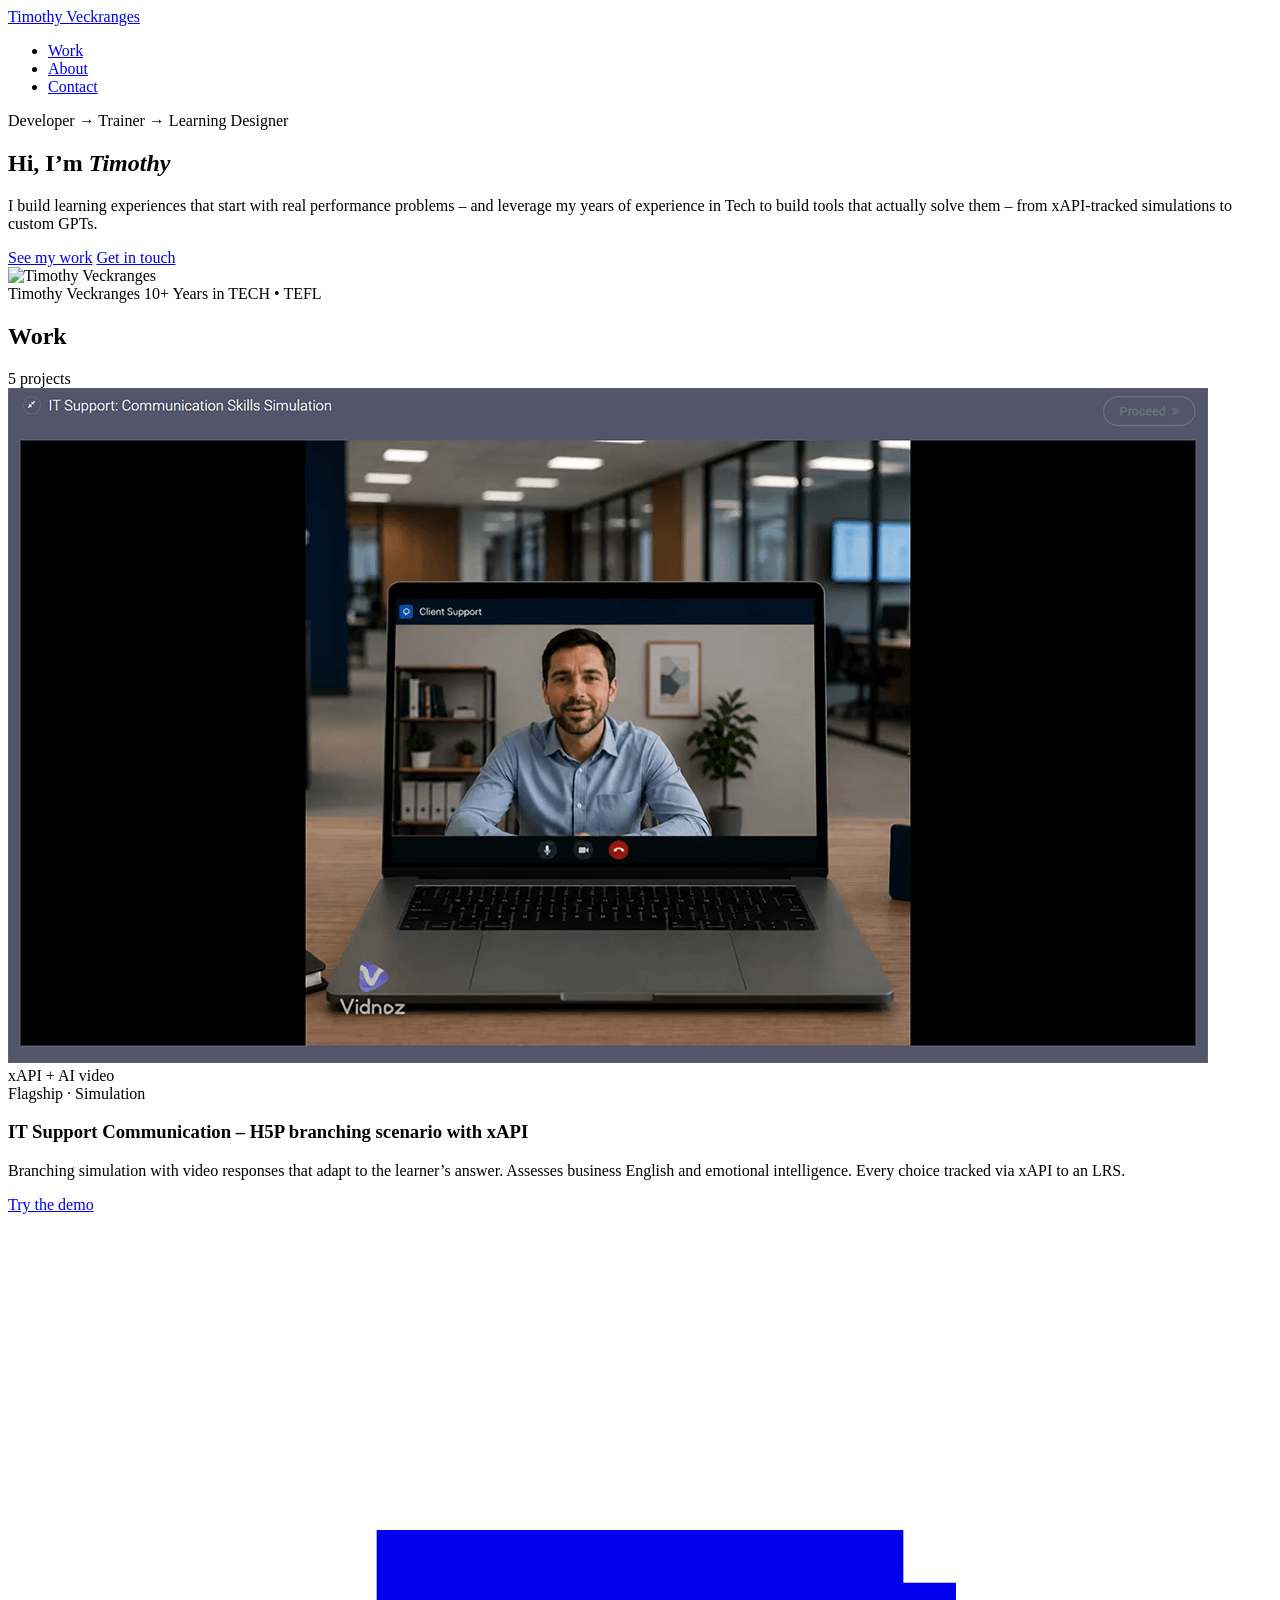
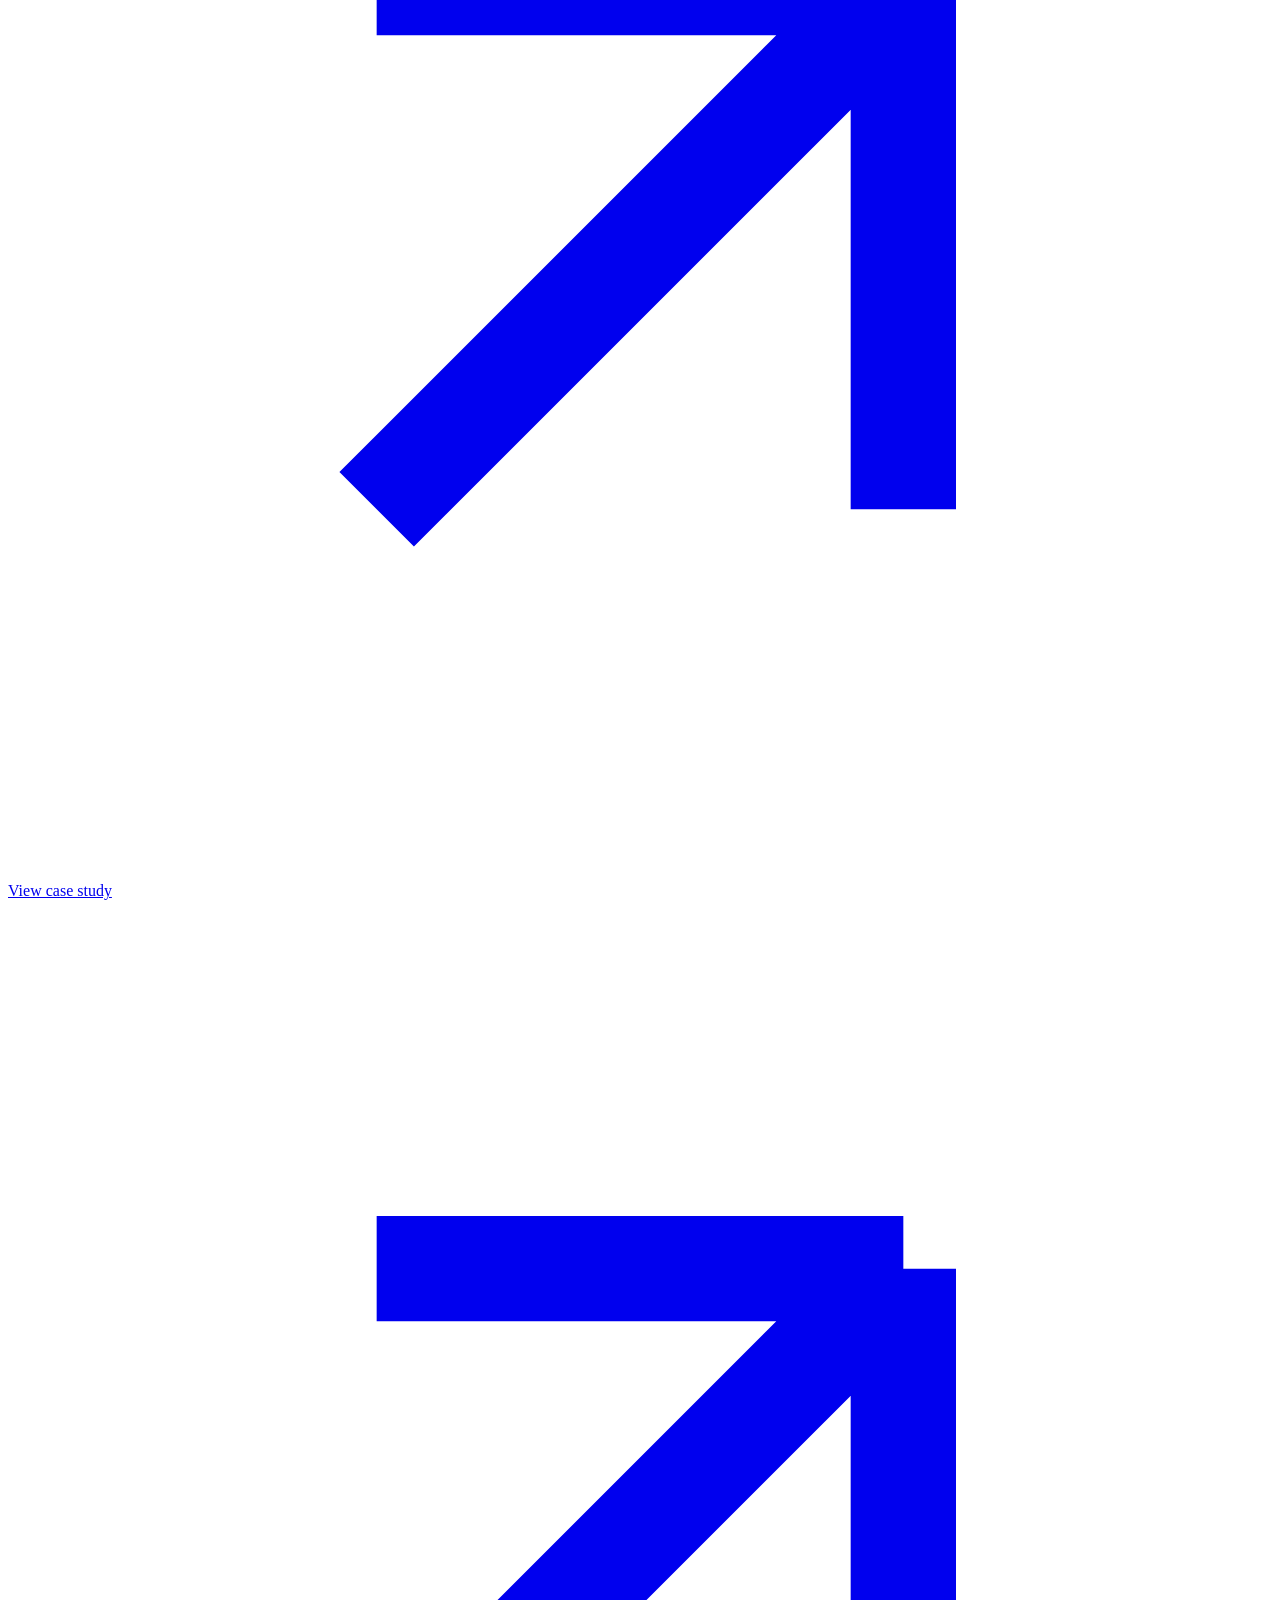
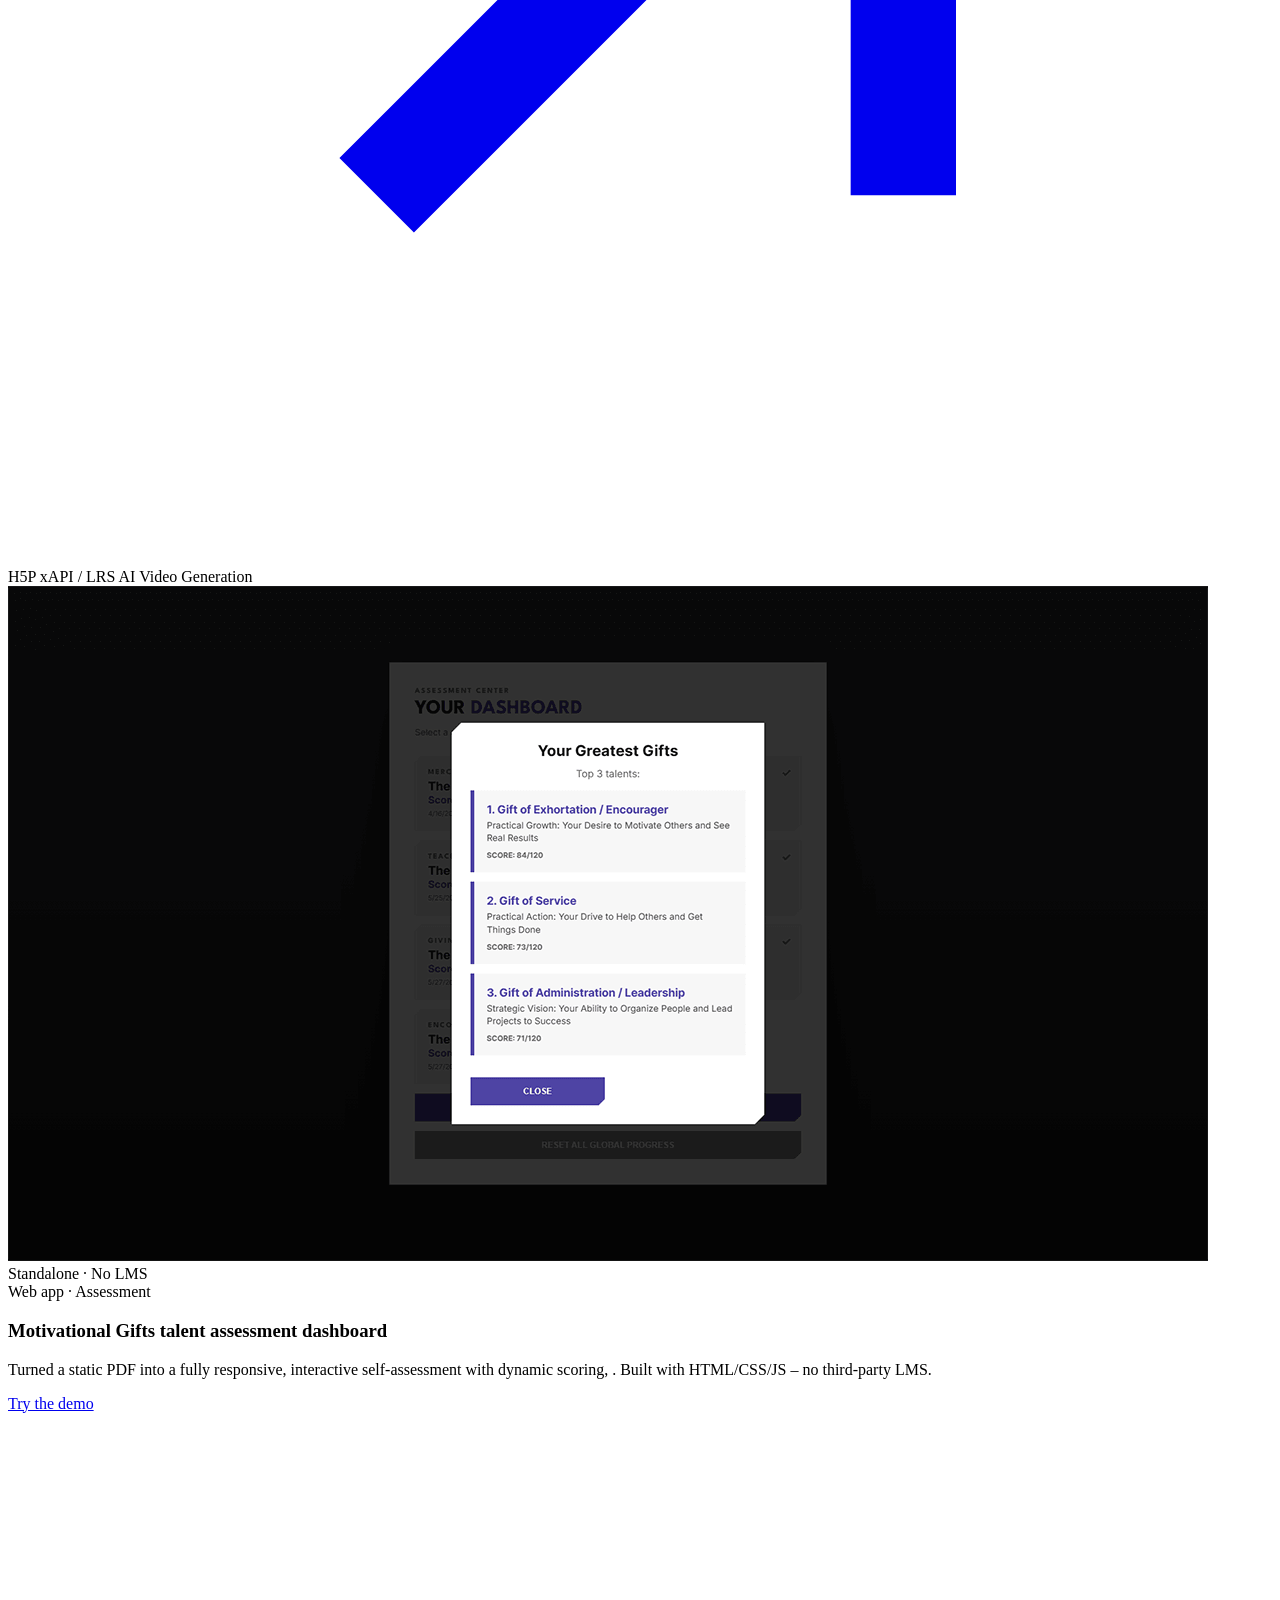
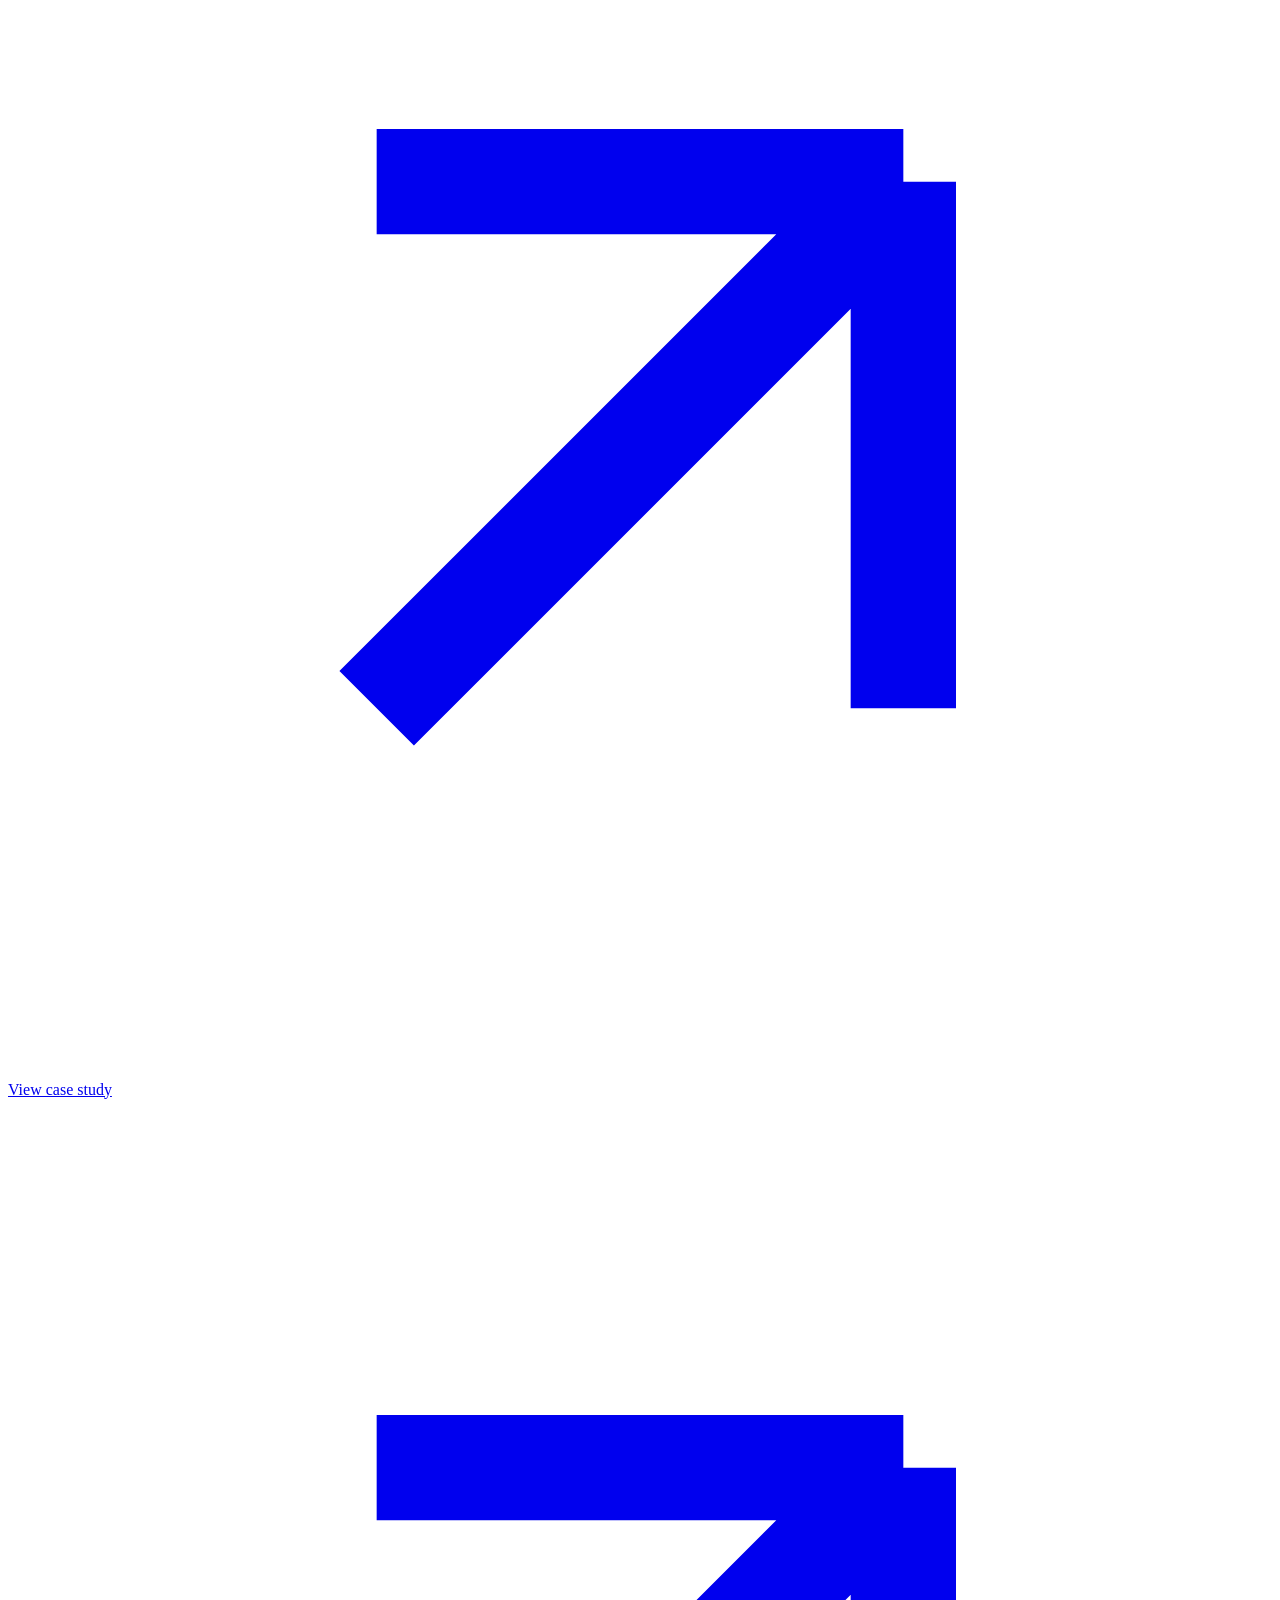
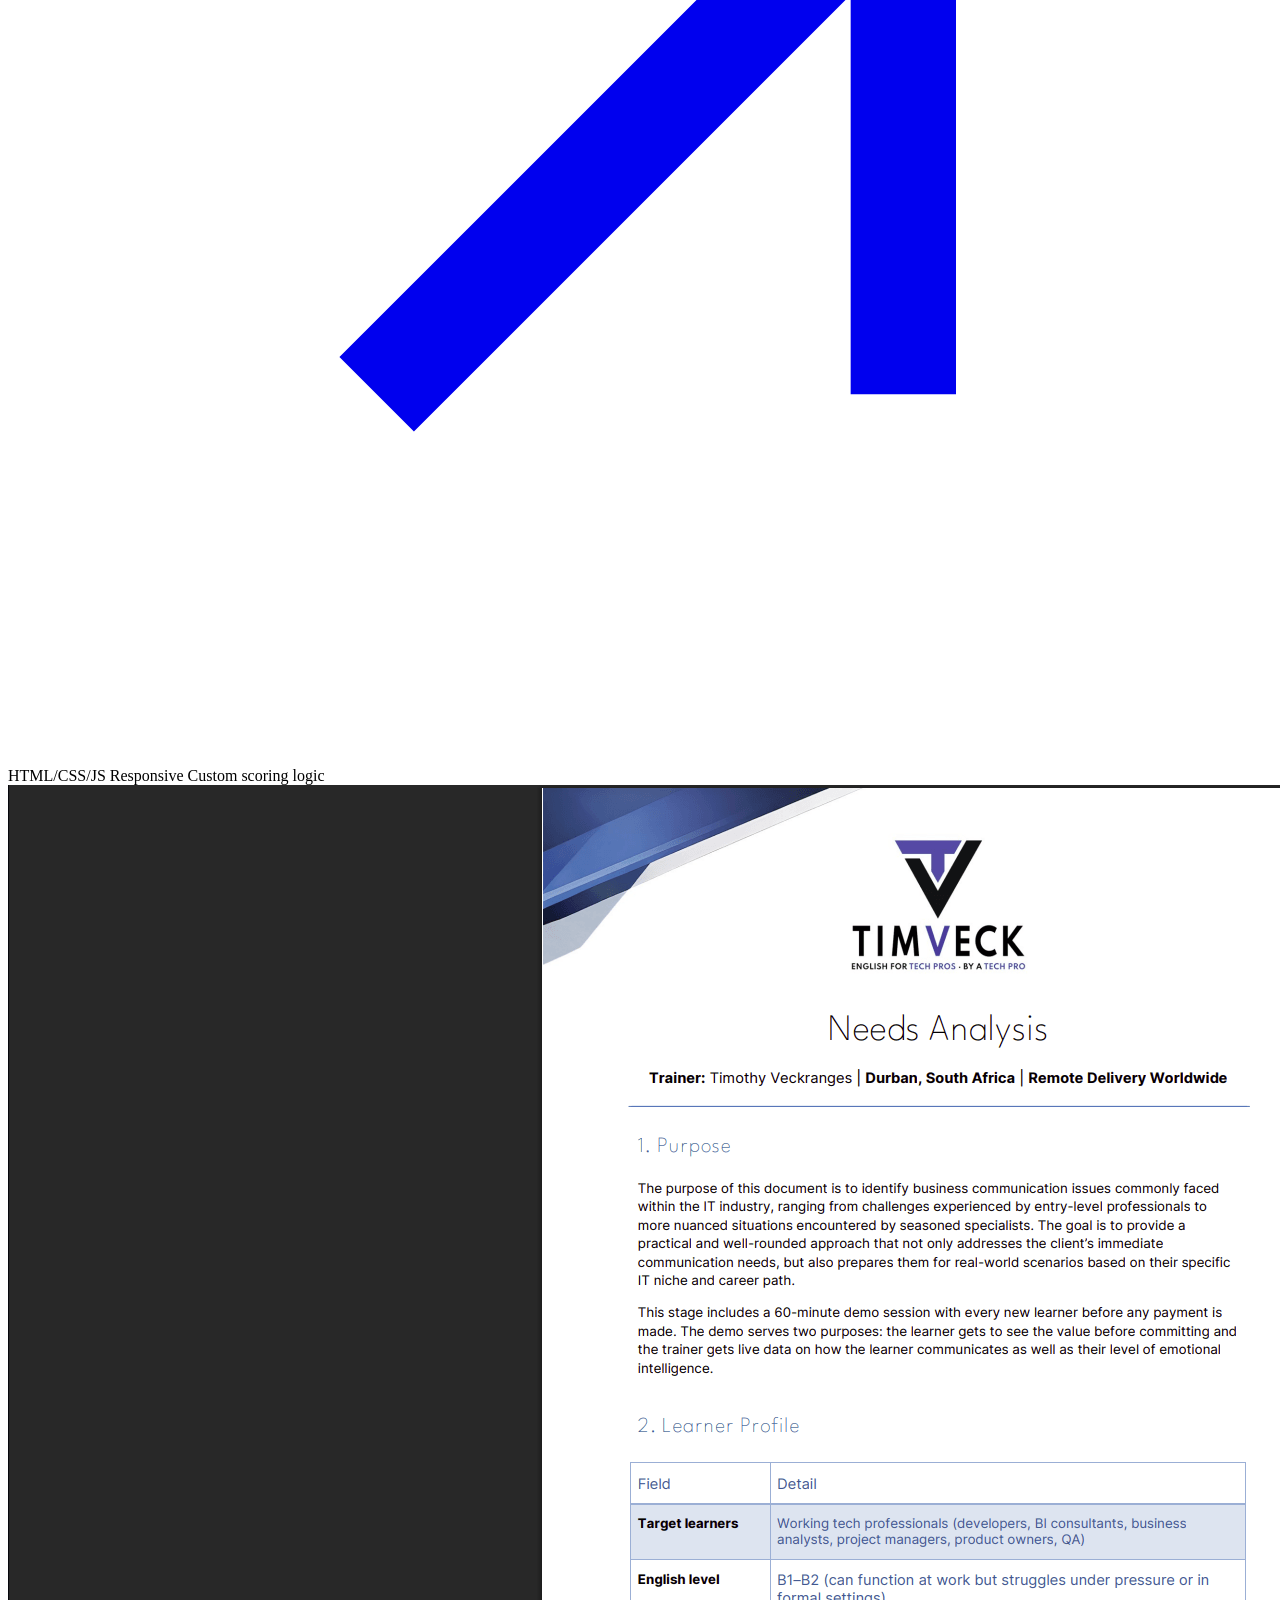
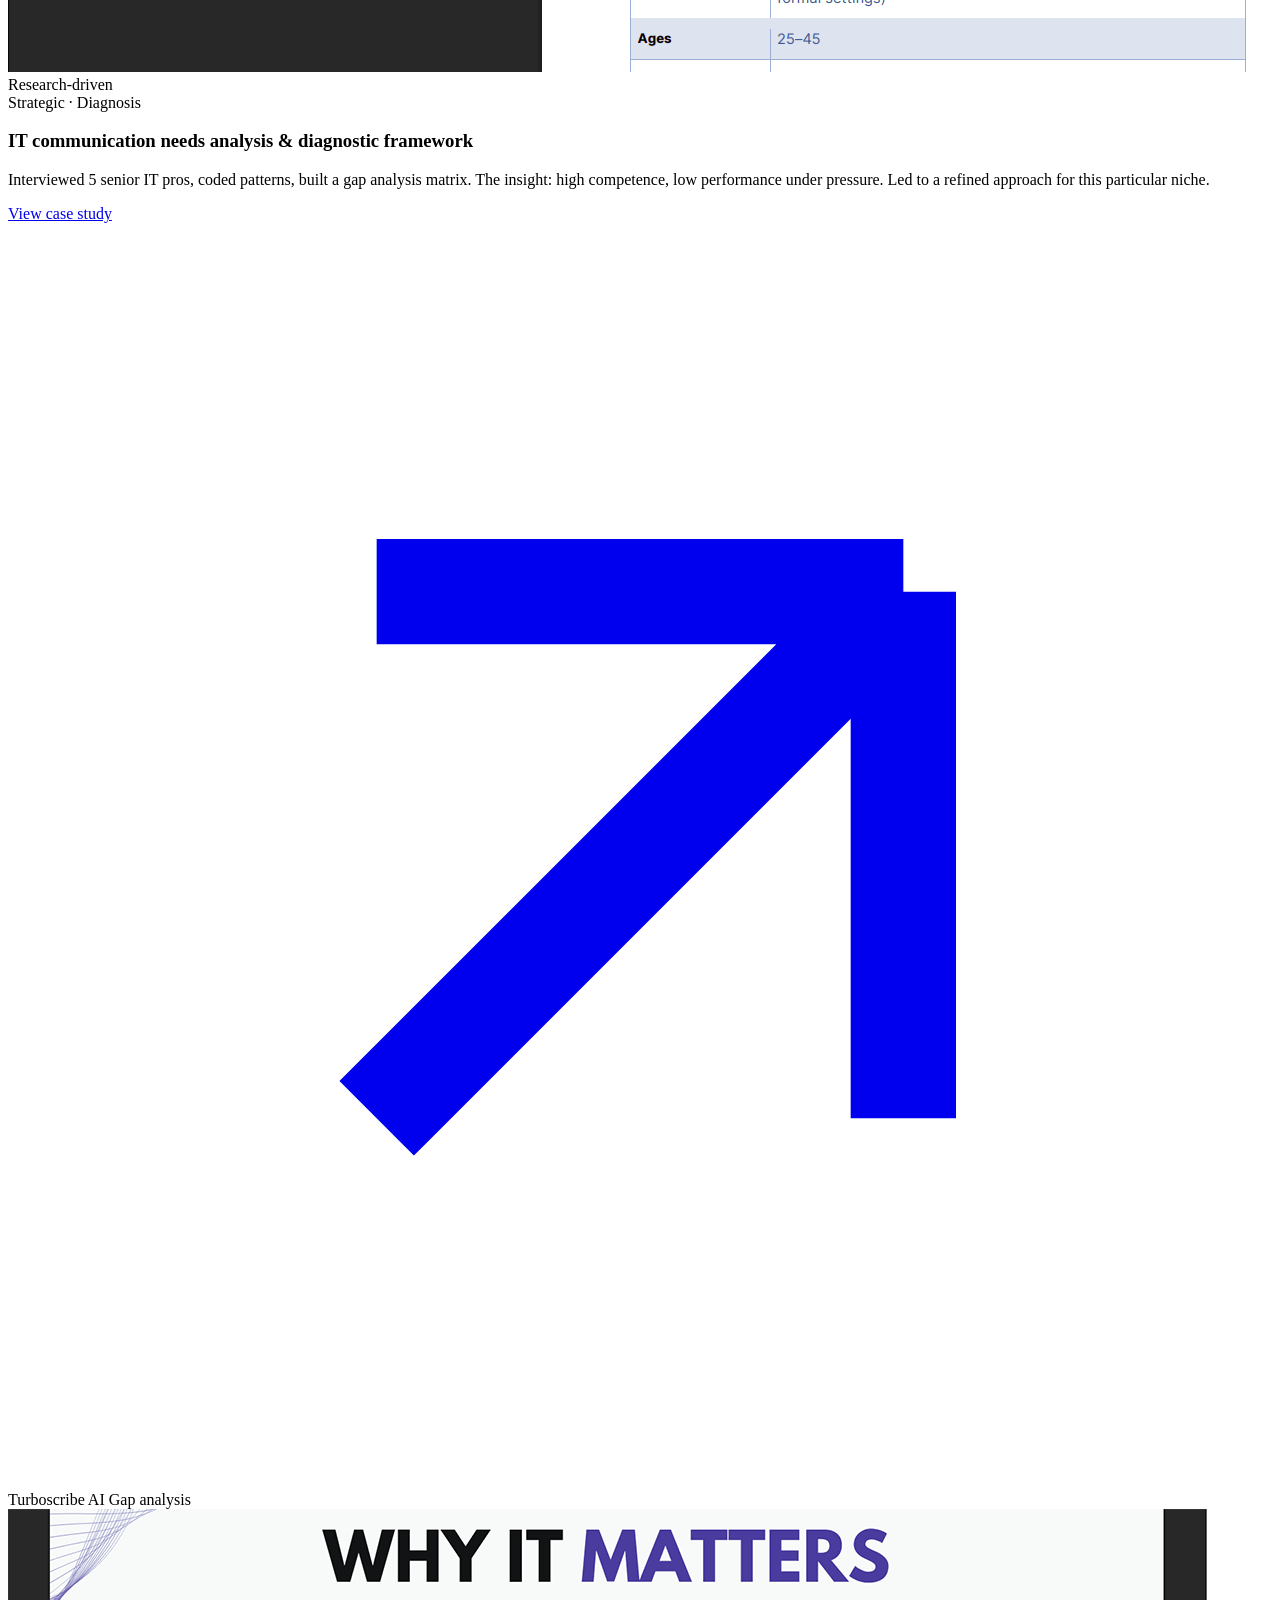
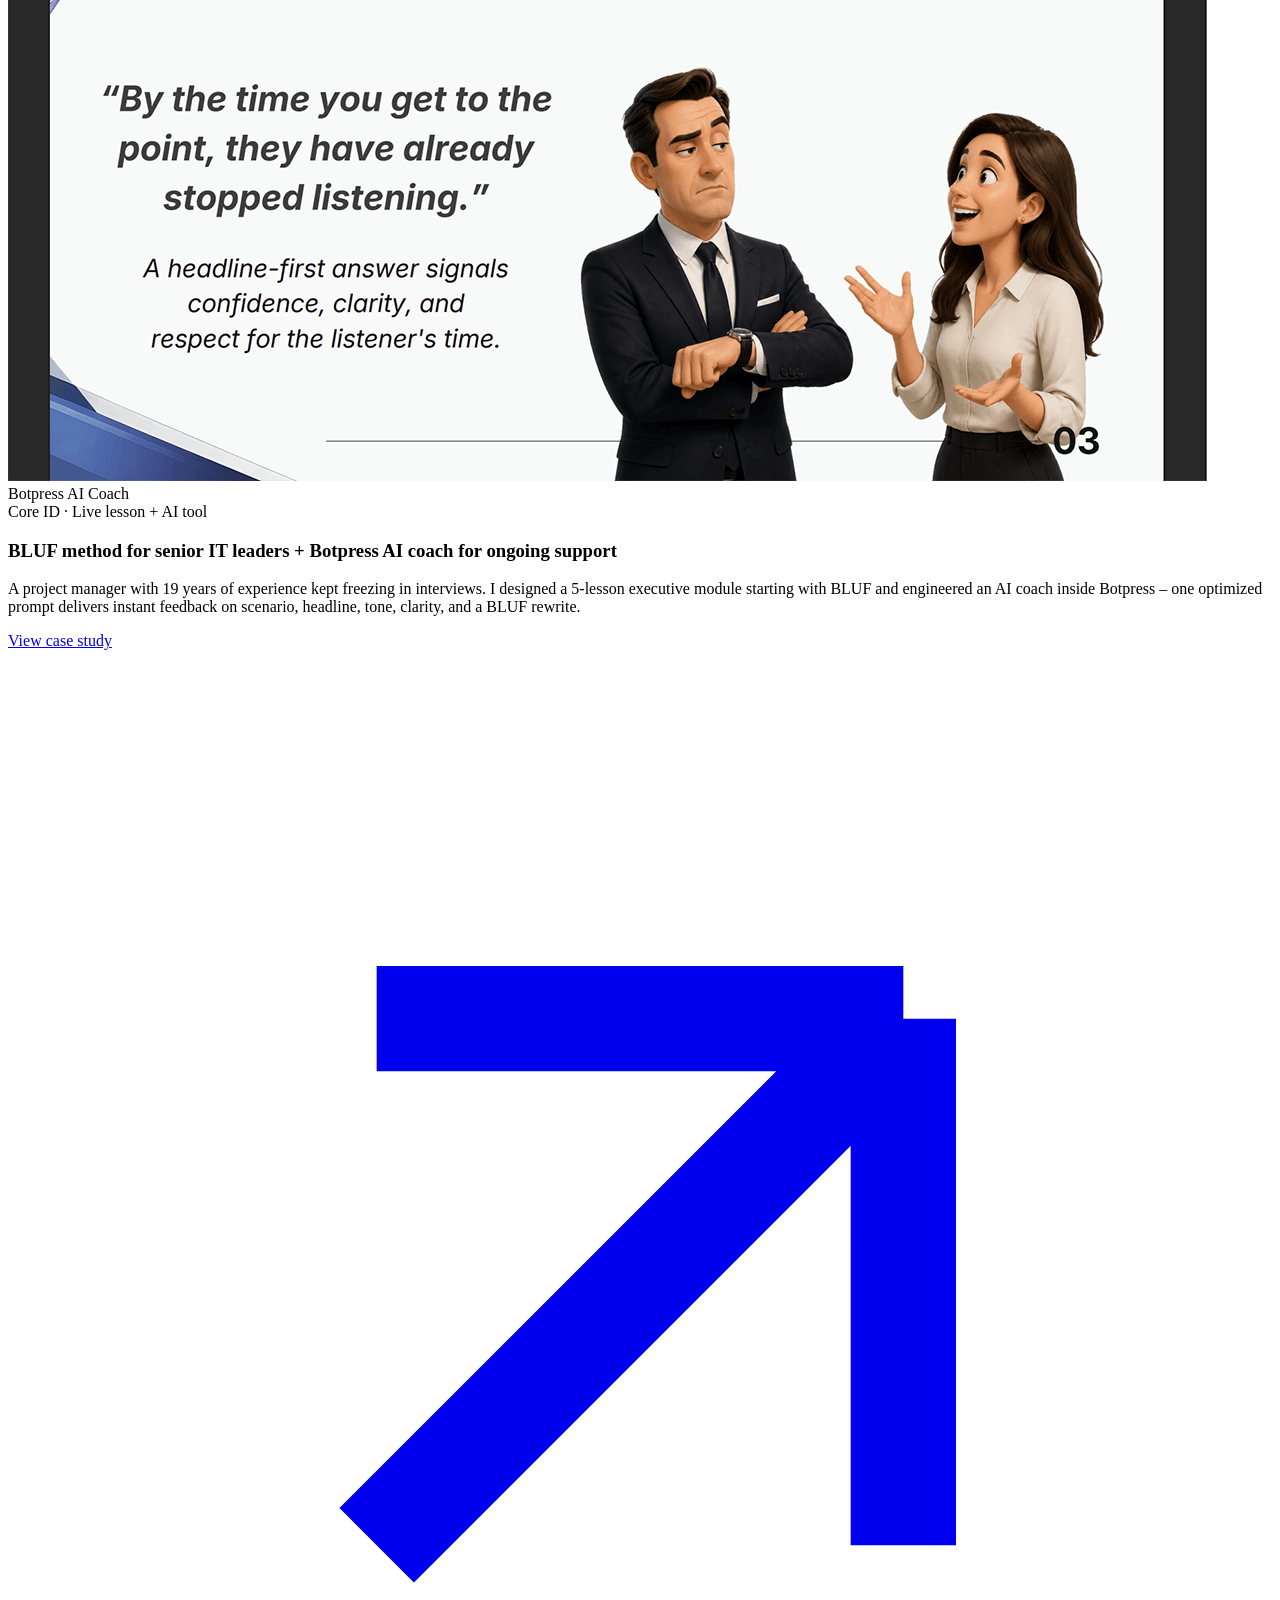
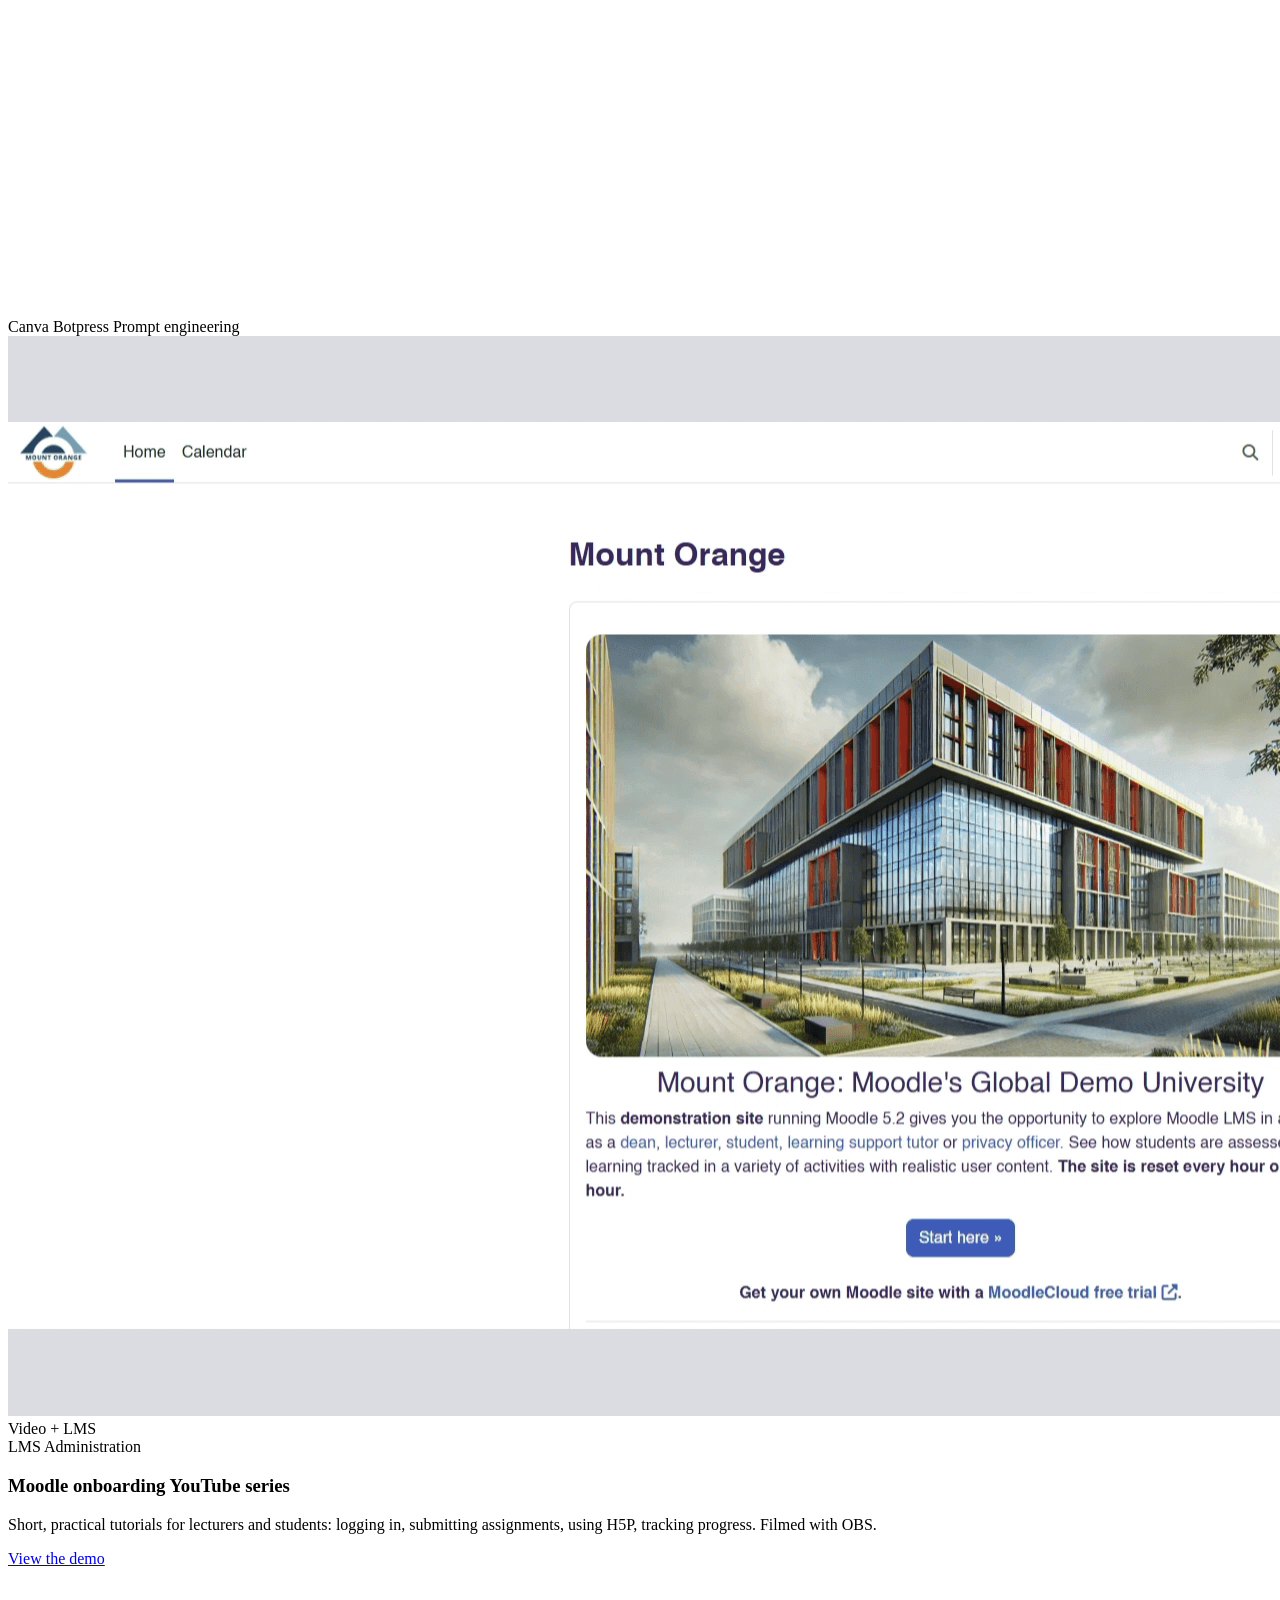
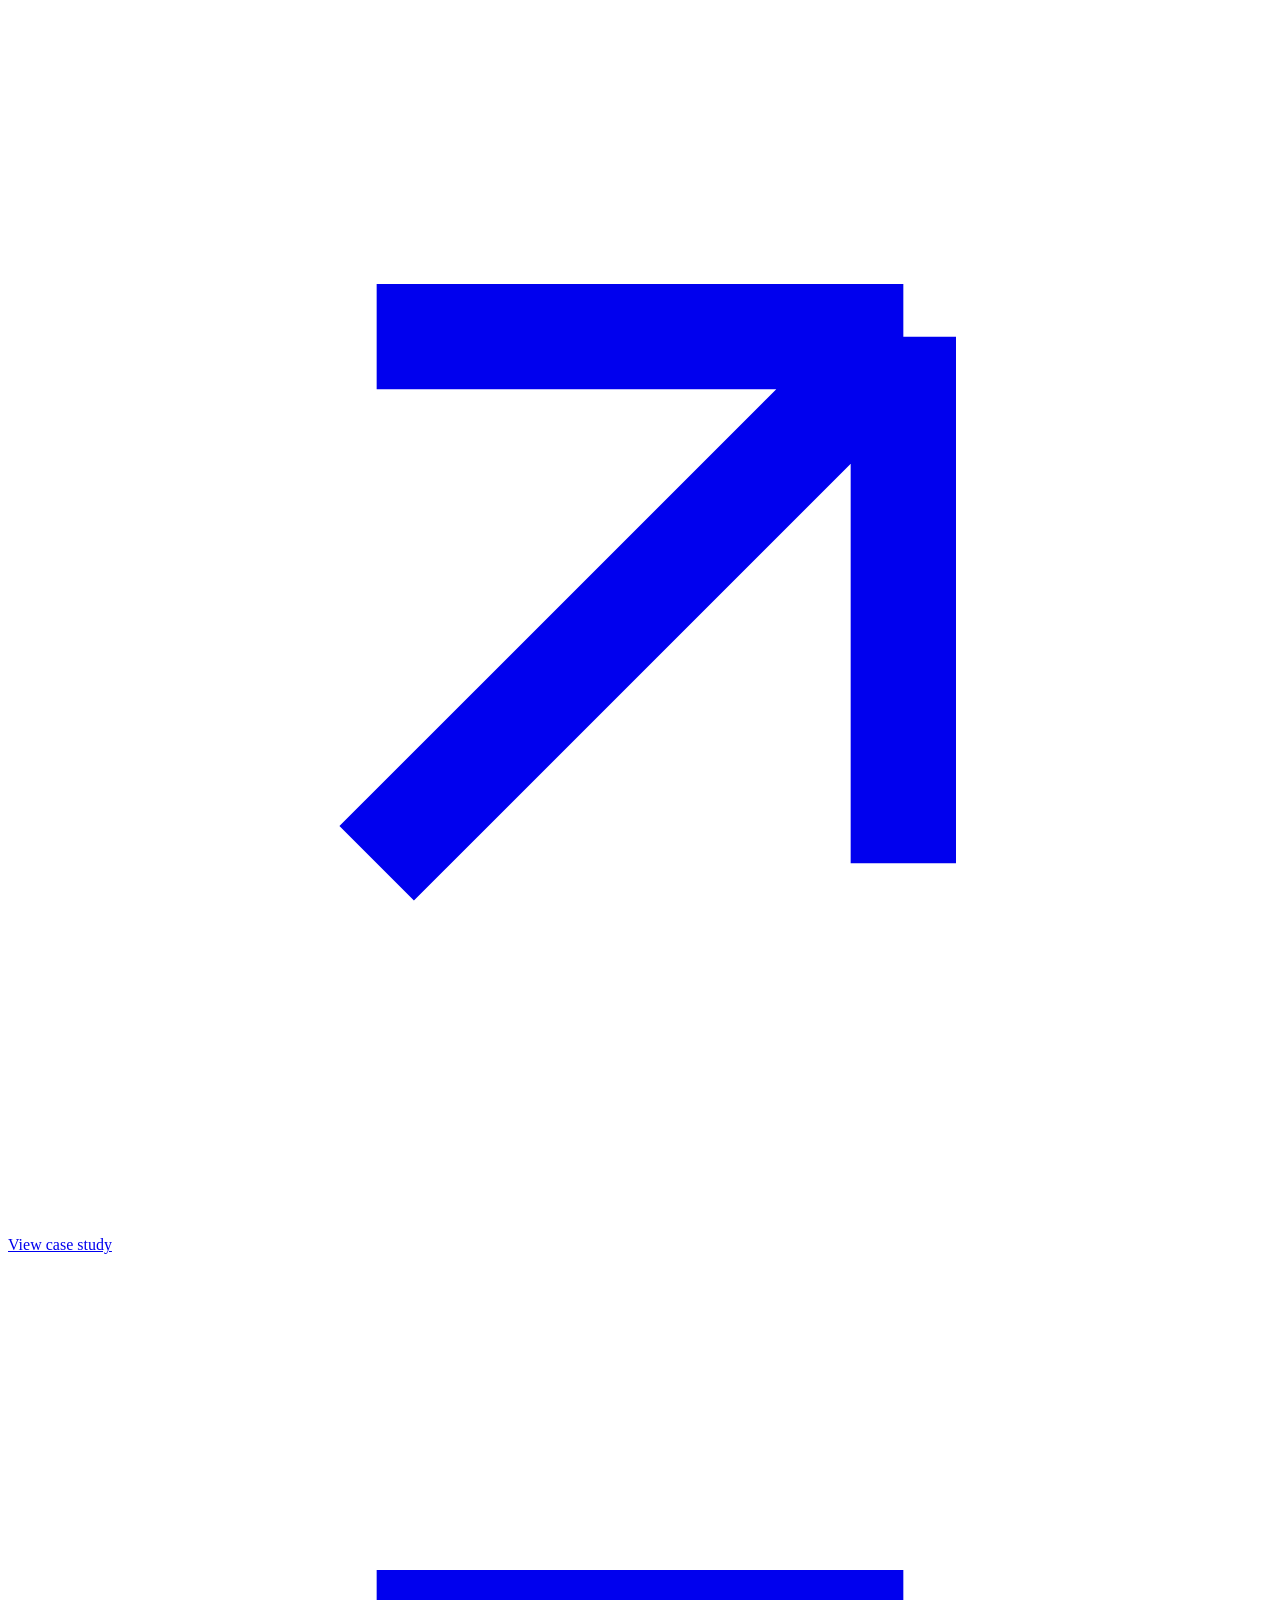
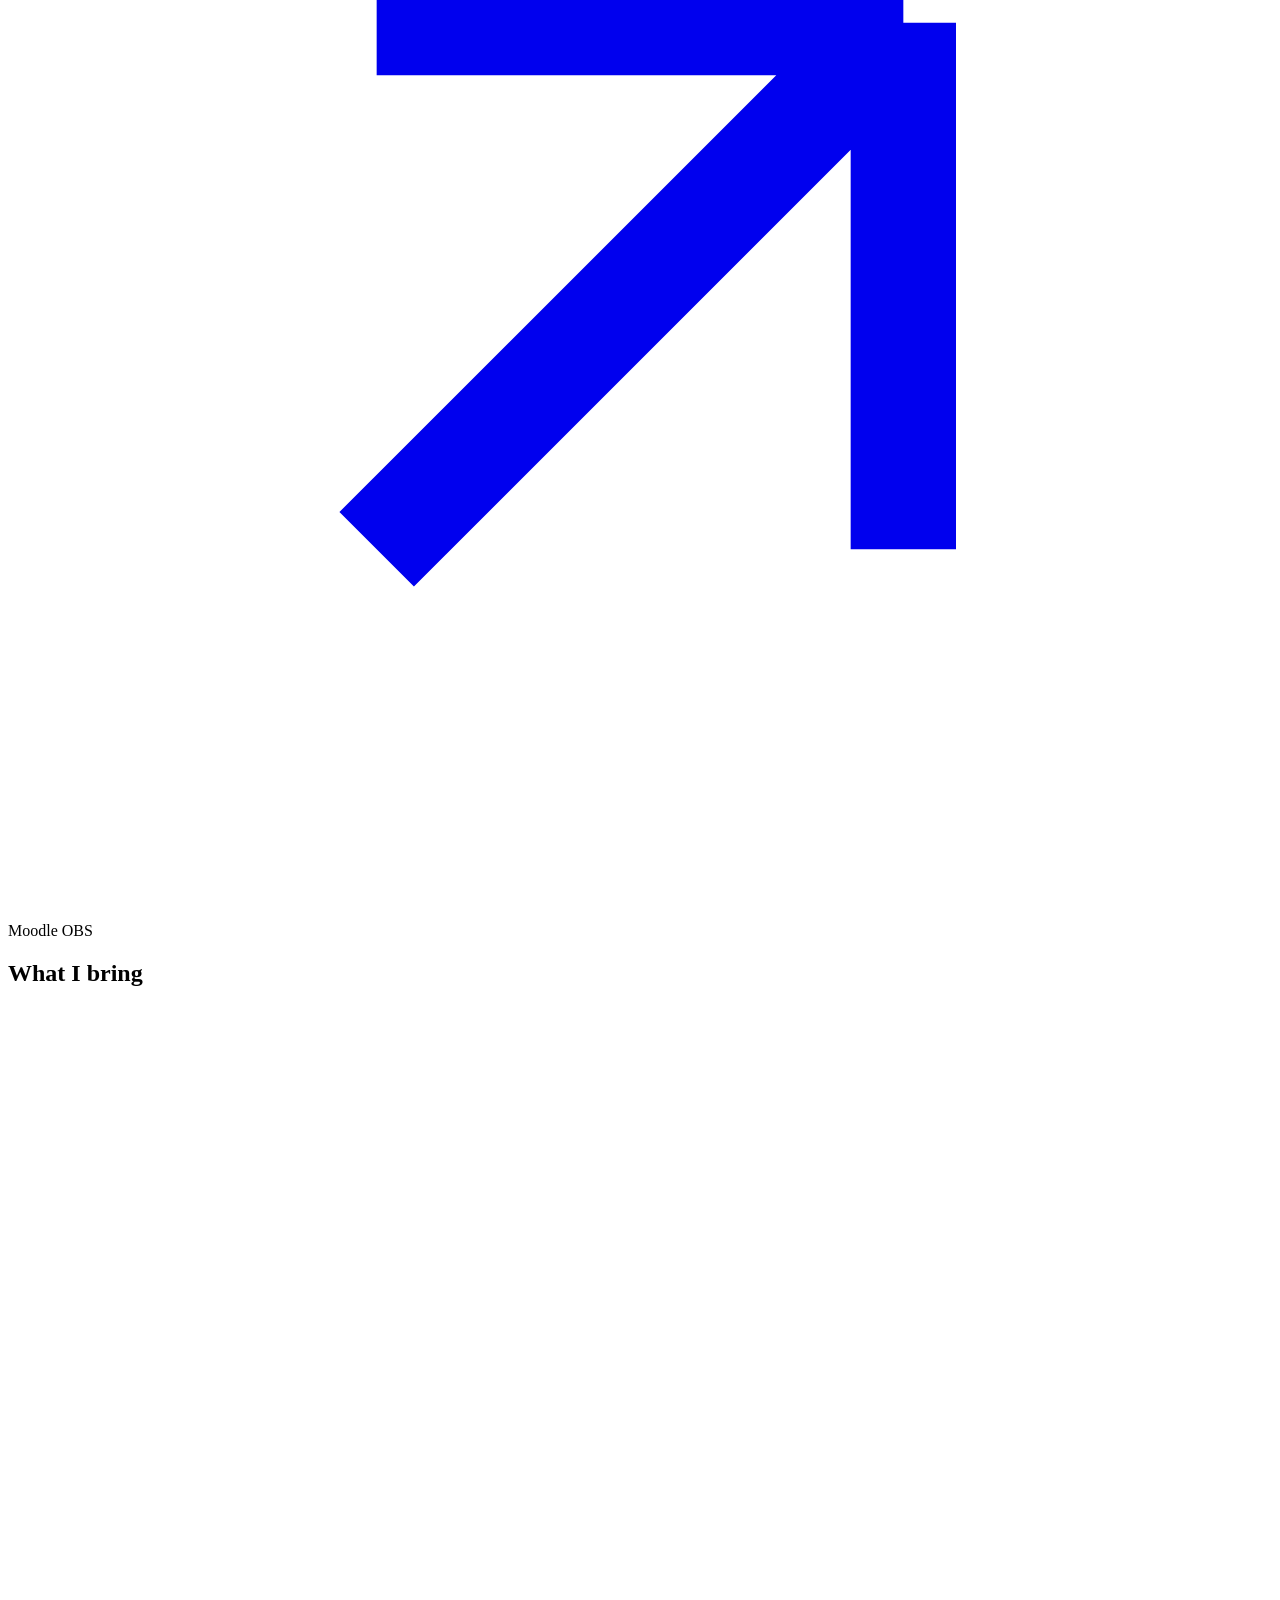
==== index.html @ 205c2703 "Add files via upload" ====
<!DOCTYPE html>
<html lang="en">

<head>
  <meta charset="UTF-8">
  <meta name="viewport" content="width=device-width, initial-scale=1.0">
  <title>Timothy Veckranges - Technical Instructional Designer</title>
  <link rel="preconnect" href="https://fonts.googleapis.com">
  <link href="https://fonts.googleapis.com/css2?family=League+Spartan:wght@300;400;500;600;700&family=Inter:wght@300;400;500;600;700&display=swap" rel="stylesheet">
  <link rel="stylesheet" href="style.css">
  <!-- Favicon -->
  <link rel="icon" type="image/png" sizes="32x32" href="media/favicon-32x32.png">
  <link rel="icon" type="image/png" sizes="16x16" href="media/favicon-16x16.png">
  <link rel="apple-touch-icon" sizes="180x180" href="media/apple-touch-icon.png">
  <link rel="mask-icon" href="media/safari-pinned-tab.svg" color="#0f172a">
  <meta name="msapplication-TileColor" content="#0f172a">
  <meta name="theme-color" content="#0f172a">
</head>

<body>

  <nav>
    <a href="#" class="nav-logo">Timothy Veckranges</a>
    <ul>
      <li><a href="#work">Work</a></li>
      <li><a href="#about">About</a></li>
      <li><a href="#contact">Contact</a></li>
    </ul>
  </nav>

  <section class="hero">
    <div>
      <p class="hero-eyebrow">Developer → Trainer → Learning Designer</p>
      <h1>Hi, I’m <em>Timothy</em></h1>
      <p class="hero-desc">I build learning experiences that start with real performance problems – and leverage my
        years of experience in Tech to build tools that actually solve them – from xAPI‑tracked simulations to custom
        GPTs.</p>
      <div class="hero-cta-group">
        <a href="#work" class="btn-primary">See my work</a>
        <a href="#contact" class="btn-ghost">Get in touch</a>
      </div>
    </div>
    <div class="hero-photo-card">
      <img src="https://cdn.jsdelivr.net/gh/m3ll0w-Ph4nt0M/timveck@main/media/profile-intro.png"
        alt="Timothy Veckranges">
      <div class="hero-photo-badge">
        Timothy Veckranges
        <span>10+ Years in TECH • TEFL</span>
      </div>
    </div>
  </section>

  <div id="work" class="section-header">
    <h2>Work</h2>
    <span class="count">5 projects</span>
  </div>

  <!-- BENTO GRID: 5 projects -->
  <div class="bento-grid">

    <!-- CARD 1 (Featured, spans 2 rows): H5P Branching Scenario -->
    <div class="bento-card bento-featured">
      <div class="bento-visual visual-lingua">
        <img src="media/p-img-h5p-xapi.png" alt="H5P Branching Scenario">
      </div>
      <div class="bento-body">
        <div class="bento-body-top">
          <div class="ai-badge"><span class="ai-dot"></span>xAPI + AI video</div>
          <div class="project-type-tag">Flagship · Simulation</div>
          <h3>IT Support Communication – H5P branching scenario with xAPI</h3>
          <p>Branching simulation with video responses that adapt to the learner’s answer. Assesses business English and
            emotional intelligence. Every choice tracked via xAPI to an LRS.</p>
          <div class="project-links">
            <a href="https://timvecksimtest.netlify.app" class="project-link" target="_blank">Try the demo
              <svg viewBox="0 0 24 24" fill="none" stroke="currentColor" stroke-width="2">
                <path d="M7 17L17 7M17 7H7M17 7v10"></path>
              </svg>
            </a>
            <a href="case-it-support-communication.html" class="project-link">View case study
              <svg viewBox="0 0 24 24" fill="none" stroke="currentColor" stroke-width="2">
                <path d="M7 17L17 7M17 7H7M17 7v10"></path>
              </svg>
            </a>
          </div>
        </div>
        <div class="bento-body-bottom">
          <div class="project-meta">
            <span class="tag">H5P</span>
            <span class="tag">xAPI / LRS</span>
            <span class="tag">AI Video Generation</span>
          </div>
        </div>
      </div>
    </div>
    
    <!-- CARD 2 (Bottom left): Motivational Gifts Dashboard -->
    <div class="bento-card bento-tall">
      <div class="bento-visual visual-jobaid">
        <img src="media/p-img-gifts-dashboard.png" alt="Motivational Gifts Dashboard">
      </div>
      <div class="bento-body">
        <div class="bento-body-top">
          <div class="ai-badge"><span class="ai-dot"></span>Standalone · No LMS</div>
<div class="project-type-tag">Web app · Assessment</div>
          <h3>Motivational Gifts talent assessment dashboard</h3>
          <p>Turned a static PDF into a fully responsive, interactive self‑assessment with dynamic scoring,
            . Built with HTML/CSS/JS – no third‑party LMS.</p>
          <div class="project-links">
            <a href="https://giftingstest.netlify.app" class="project-link" target="_blank">Try the demo
              <svg viewBox="0 0 24 24" fill="none" stroke="currentColor" stroke-width="2">
                <path d="M7 17L17 7M17 7H7M17 7v10"></path>
              </svg>
            </a>
            <a href="case-gifts-assessment.html" class="project-link">View case study
              <svg viewBox="0 0 24 24" fill="none" stroke="currentColor" stroke-width="2">
                <path d="M7 17L17 7M17 7H7M17 7v10"></path>
              </svg>
            </a>
          </div>
        </div>
        <div class="bento-body-bottom">
          <div class="project-meta">
            <span class="tag">HTML/CSS/JS</span>
            <span class="tag">Responsive</span>
            <span class="tag">Custom scoring logic</span>
          </div>
        </div>
      </div>
    </div>
    
    <!-- CARD 3 (Wide, middle right): Needs Analysis -->
    <div class="bento-card bento-wide">
      <div class="bento-visual visual-micro">
        <img src="media/p-img-needs-analysis.png" alt="Needs Analysis">
      </div>
      <div class="bento-body">
        <div class="bento-body-top">
          <div class="ai-badge"><span class="ai-dot"></span>Research‑driven</div>
          <div class="project-type-tag">Strategic · Diagnosis</div>
          <h3>IT communication needs analysis &amp; diagnostic framework</h3>
          <p>Interviewed 5 senior IT pros, coded patterns, built a gap analysis matrix. The insight: high competence,
            low performance under pressure. Led to a refined approach for this particular niche.</p>
          <div class="project-links">
            <a href="case-communication-needs-analysis.html" class="project-link">View case study
              <svg viewBox="0 0 24 24" fill="none" stroke="currentColor" stroke-width="2">
                <path d="M7 17L17 7M17 7H7M17 7v10"></path>
              </svg>
            </a>
          </div>
        </div>
        <div class="bento-body-bottom">
          <div class="project-meta">
            <span class="tag">Turboscribe AI</span>
            <span class="tag">Gap analysis</span>
          </div>
        </div>
      </div>
    </div>
    
    <!-- CARD 4 (Tall, top right): Lesson + Botpress AI Coach -->
    <div class="bento-card">
      <div class="bento-visual visual-onboard">
        <img src="media/p-img-bluf-gpt.png" alt="Lesson + Botpress AI Coach">
      </div>
      <div class="bento-body">
        <div class="bento-body-top">
          <div class="ai-badge"><span class="ai-dot"></span>Botpress AI Coach</div>
          <div class="project-type-tag">Core ID · Live lesson + AI tool</div>
          <h3>BLUF method for senior IT leaders + Botpress AI coach for ongoing support</h3>
          <p>A project manager with 19 years of experience kept freezing in interviews. I designed a 5‑lesson executive module starting with BLUF and engineered an AI coach inside Botpress – one optimized prompt delivers instant feedback on scenario, headline, tone, clarity, and a BLUF rewrite.</p>
          <div class="project-links">
            <a href="case-bluf-method-lesson.html" class="project-link">View case study
              <svg viewBox="0 0 24 24" fill="none" stroke="currentColor" stroke-width="2">
                <path d="M7 17L17 7M17 7H7M17 7v10"></path>
              </svg>
            </a>
          </div>
        </div>
        <div class="bento-body-bottom">
          <div class="project-meta">
            <span class="tag">Canva</span>
            <span class="tag">Botpress</span>
            <span class="tag">Prompt engineering</span>
          </div>
        </div>
      </div>
    </div>

    <!-- CARD 5 (Bottom right): Moodle onboarding series -->
    <div class="bento-card">
      <div class="bento-visual visual-video">
        <img src="media/p-img-moodle-onboarding.png" alt="Moodle onboarding series">
      </div>
      <div class="bento-body">
        <div class="bento-body-top">
          <div class="ai-badge"><span class="ai-dot"></span>Video + LMS</div>
          <div class="project-type-tag">LMS Administration</div>
          <h3>Moodle onboarding YouTube series</h3>
          <p>Short, practical tutorials for lecturers and students: logging in, submitting assignments, using H5P,
            tracking progress. Filmed with OBS.</p>
          <div class="project-links">
            <a href="#" class="project-link" target="_blank">View the demo
              <svg viewBox="0 0 24 24" fill="none" stroke="currentColor" stroke-width="2">
                <path d="M7 17L17 7M17 7H7M17 7v10"></path>
              </svg>
            </a>
            <a href="case-moodle-onboarding-series.html" class="project-link">View case study
              <svg viewBox="0 0 24 24" fill="none" stroke="currentColor" stroke-width="2">
                <path d="M7 17L17 7M17 7H7M17 7v10"></path>
              </svg>
            </a>
          </div>
        </div>
        <div class="bento-body-bottom">
          <div class="project-meta">
            <span class="tag">Moodle</span>
            <span class="tag">OBS</span>
          </div>
        </div>
      </div>
    </div>

  </div>

  <!-- SKILLS -->
  <div class="skills-section">
    <h2>What I bring</h2>
    <div class="skills-grid">
      <div class="skill-cell">
        <div class="skill-cell-icon"><svg viewBox="0 0 24 24" fill="none" stroke-width="1.5">
            <path d="M9 12h6m-3-3v6M3 12a9 9 0 1 1 18 0 9 9 0 0 1-18 0z" stroke-linecap="round"></path>
          </svg></div>
        <h4>Problem‑first, not content‑first</h4>
        <p>I don't start with slides. I ask: what's the actual performance gap? If training isn't the answer, I'll tell
          you. That comes from a decade of flexible problem‑solving across web dev, BI, and CRM – adapting to whatever
          the real need is.</p>
      </div>
      <div class="skill-cell">
        <div class="skill-cell-icon"><svg viewBox="0 0 24 24" fill="none" stroke-width="1.5">
            <path d="M3 7h18M3 12h18M3 17h12" stroke-linecap="round"></path>
          </svg></div>
        <h4>Measure what matters</h4>
        <p>xAPI statements. LRS data. I don't guess what works – I watch learner behavior. Same approach I've used for
          years in BI and web dev: reviewing site performance, email open rates, and CRM data to refine and optimize.
        </p>
      </div>
      <div class="skill-cell">
        <div class="skill-cell-icon"><svg viewBox="0 0 24 24" fill="none" stroke-width="1.5">
            <path d="M12 2l2.09 6.26L20 10l-5 4.87L16.18 21 12 17.77 7.82 21 9 14.87 4 10l5.91-1.74z"
              stroke-linecap="round" stroke-linejoin="round"></path>
          </svg></div>
        <h4>AI as a design partner</h4>
        <p>I use DALL‑E, Leonardo, and Vidnoz for AI‑generated visuals and video content. Plus GPTs for scenario
          drafting and storyboard review. AI enhances the work – it never replaces my thinking.</p>
      </div>
      <div class="skill-cell">
        <div class="skill-cell-icon"><svg viewBox="0 0 24 24" fill="none" stroke-width="1.5">
            <path d="M12 20h9M16.5 3.5a2.121 2.121 0 0 1 3 3L7 19l-4 1 1-4L16.5 3.5z" stroke-linecap="round"
              stroke-linejoin="round"></path>
          </svg></div>
        <h4>Visuals + docs that scale</h4>
        <p>Photoshop, Canva, front‑end layouts – plus code comments, API specs, and rationale docs. You get clean
          designs and a full paper trail. Nothing is left to guesswork.</p>
      </div>
      <div class="skill-cell">
        <div class="skill-cell-icon"><svg viewBox="0 0 24 24" fill="none" stroke-width="1.5">
            <path
              d="M17 21v-2a4 4 0 0 0-4-4H5a4 4 0 0 0-4 4v2M9 11a4 4 0 1 0 0-8 4 4 0 0 0 0 8zM23 21v-2a4 4 0 0 0-3-3.87M16 3.13a4 4 0 0 1 0 7.75"
              stroke-linecap="round" stroke-linejoin="round"></path>
          </svg></div>
        <h4>Translating experts into teachers</h4>
        <p>In web dev, needs analysis meant understanding client requirements. Now I do the same for learning – turning
          deep expertise into clear, step‑by‑step training.</p>
      </div>
      <div class="skill-cell">
        <div class="skill-cell-icon"><svg viewBox="0 0 24 24" fill="none" stroke-width="1.5">
            <path d="M20 21v-2a4 4 0 0 0-4-4H8a4 4 0 0 0-4 4v2M12 11a4 4 0 1 0 0-8 4 4 0 0 0 0 8z"
              stroke-linecap="round"></path>
          </svg></div>
        <h4>Client‑facing facilitation</h4>
        <p>I lead live 60‑minute demos, one‑on‑one coaching, group workshops, and mentorship for juniors and staff. I don’t just design - I share years of hard‑earned experience.</p>
      </div>
    </div>
  </div>

  <!-- TESTIMONIALS -->
  <div class="testimonials">
    <div class="testimonials-inner">
      <h2>What Colleagues say</h2>
      <div class="testimonials-grid">
        <div class="testimonial-card">
          <p class="testimonial-quote">“Having worked with Timothy on a very intricate project, it's evident that he is
            very technically minded. Timothy was very clear at explaining a fairly complicated issue, which made working
            with him extremely easy. He has a very calm and expressive way of going about things, which made the whole
            project run very smoothly.”</p>
          <p class="testimonial-author">Ainsley Clark - Senior Full Stack Software Engineer, Go Advocate/Speaker &amp;
            Mentor</p>
        </div>
        <div class="testimonial-card">
          <p class="testimonial-quote">“Having given Timothy his career start as an IT Intern and managing him at Oval
            International Computer Education, I am proud to see his career flourish and grow. Timothy’s exceptional
            skills and talent… his hardworking ethics, professional etiquette, desire for learning and growing make
            Timothy a person you can rely on to get the job done.”</p>
          <p class="testimonial-author">Navin Ramsukh - Senior IT Professional: Management, Support, and Training</p>
        </div>
      </div>
    </div>
  </div>

  <!-- ABOUT -->
  <div id="about" class="about-section">
    <div>
      <h2>About</h2>
      <p>I'm a web developer turned learning designer. 10+ years in tech – web dev, BI, CRM and email. Then I got TEFL
        certified in Business English to understand how adults really learn.</p>
      <p>Now I build and facilitate training for tech professionals. Needs analysis. Bespoke H5P content. xAPI tracking.
        I've mentored juniors, trained staff, and built my own curriculum from scratch. I not only recommend tools – I
        can modify and adapt them as well.</p>
      <p>Available for full-time roles in EdTech, Learning Design, or Educational Technology.</p>

    </div>
    <div class="about-tools">
      <h4>What I use</h4>
      <div>
        <div class="tool-row"><span class="tool-name">LMS platforms (Moodle, Bespoke)</span><span
            class="tool-level">Building exp</span></div>
        <div class="tool-row"><span class="tool-name">H5P + xAPI/LRS</span><span class="tool-level">Built and
            deployed</span></div>
        <div class="tool-row"><span class="tool-name">HTML / CSS / JavaScript</span><span class="tool-level">10+
            years</span></div>
        <div class="tool-row"><span class="tool-name">AI content (DALL‑E, Leonardo)</span><span
            class="tool-level">Advanced</span></div>
        <div class="tool-row"><span class="tool-name">TEFL Business English (IT/Technical)</span><span
            class="tool-level">Certified</span></div>
      </div>
    </div>
  </div>

  <!-- CONTACT -->
  <div id="contact" class="contact-section">
    <h2>Hiring for EdTech or Learning Design?<br>Let's <em>connect</em></h2>
    <div class="contact-links">
      <a href="mailto:tveckranges@gmail.com
" class="contact-link" target="_blank"><span class="contact-link-dot"></span>Email Me</a>
      <a href="https://www.linkedin.com/in/timothyveckranges/" class="contact-link" target="_blank"><span
          class="contact-link-dot"></span>linkedin.com/in/timothyveckranges</a>

    </div>
  </div>

  <footer>
    <span>© 2026 Timothy Veckranges</span>
  </footer>

  <script src="script.js"></script>
</body>

</html>
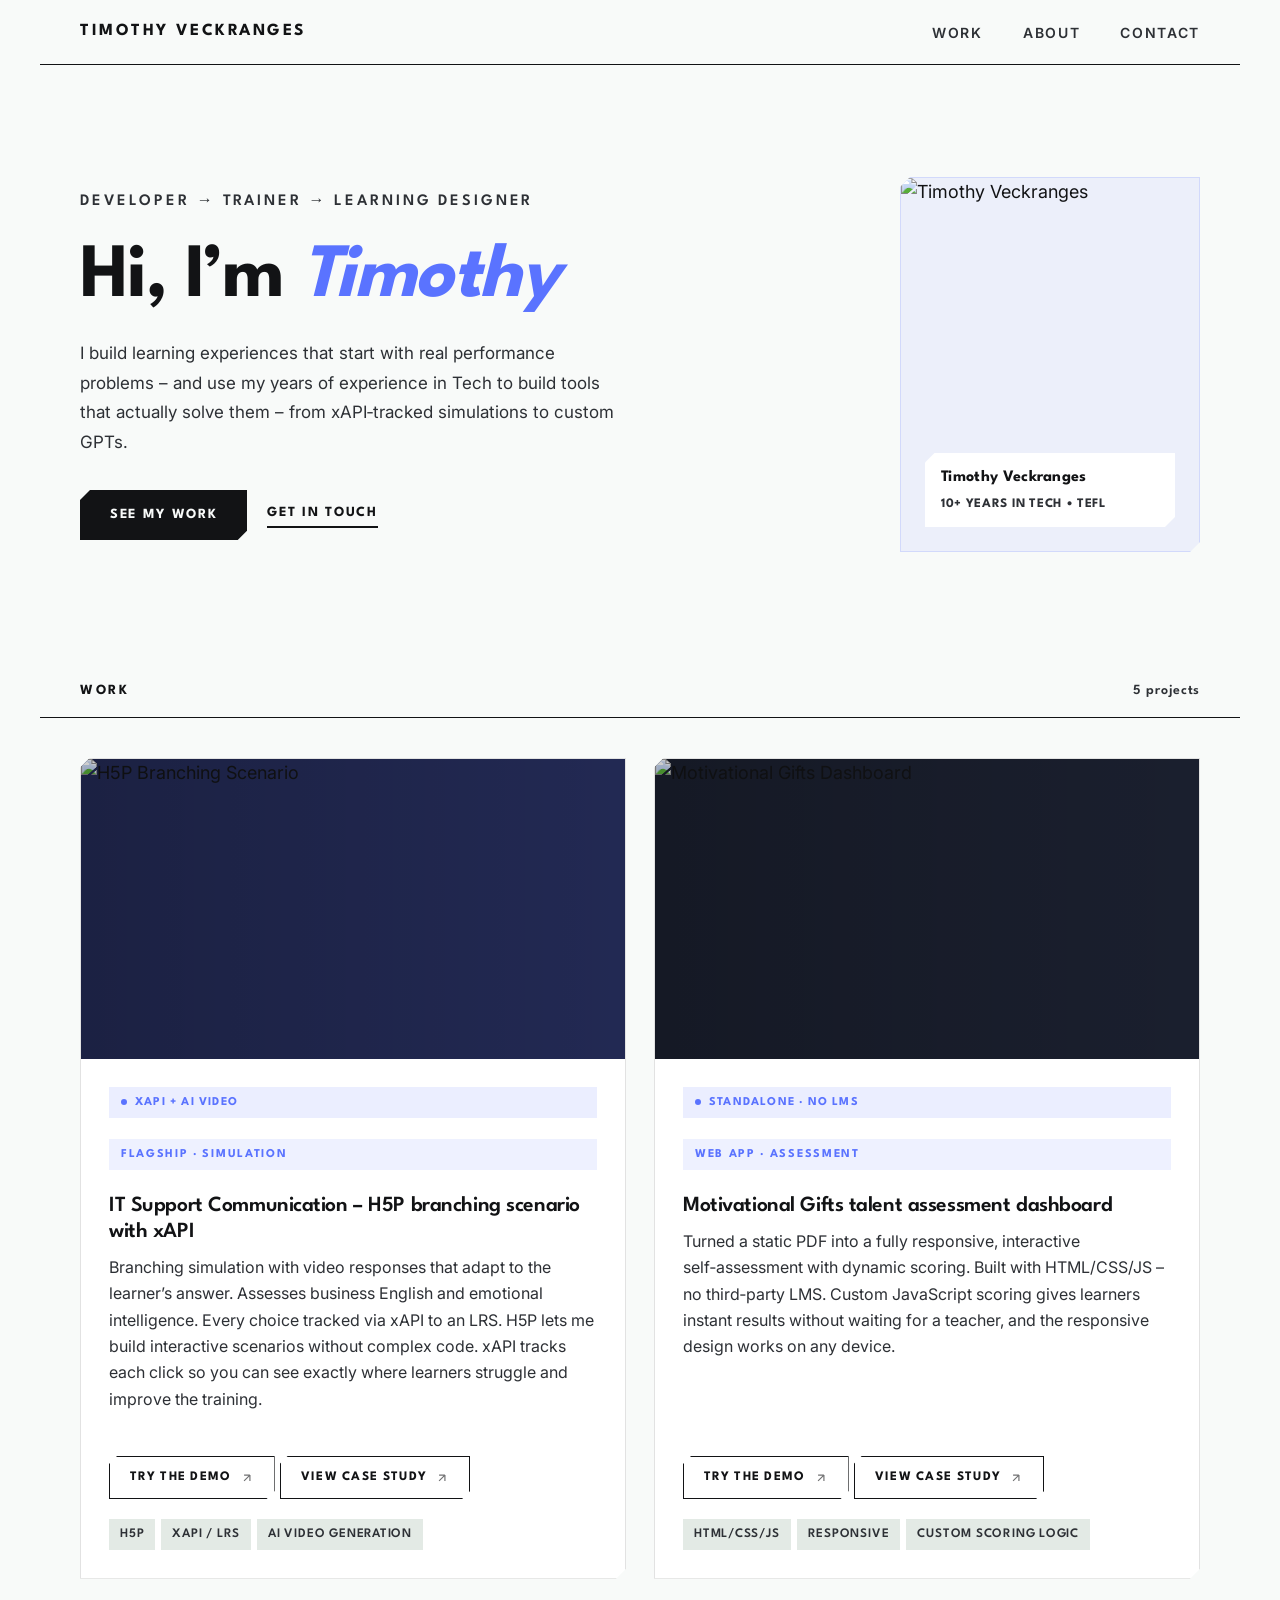
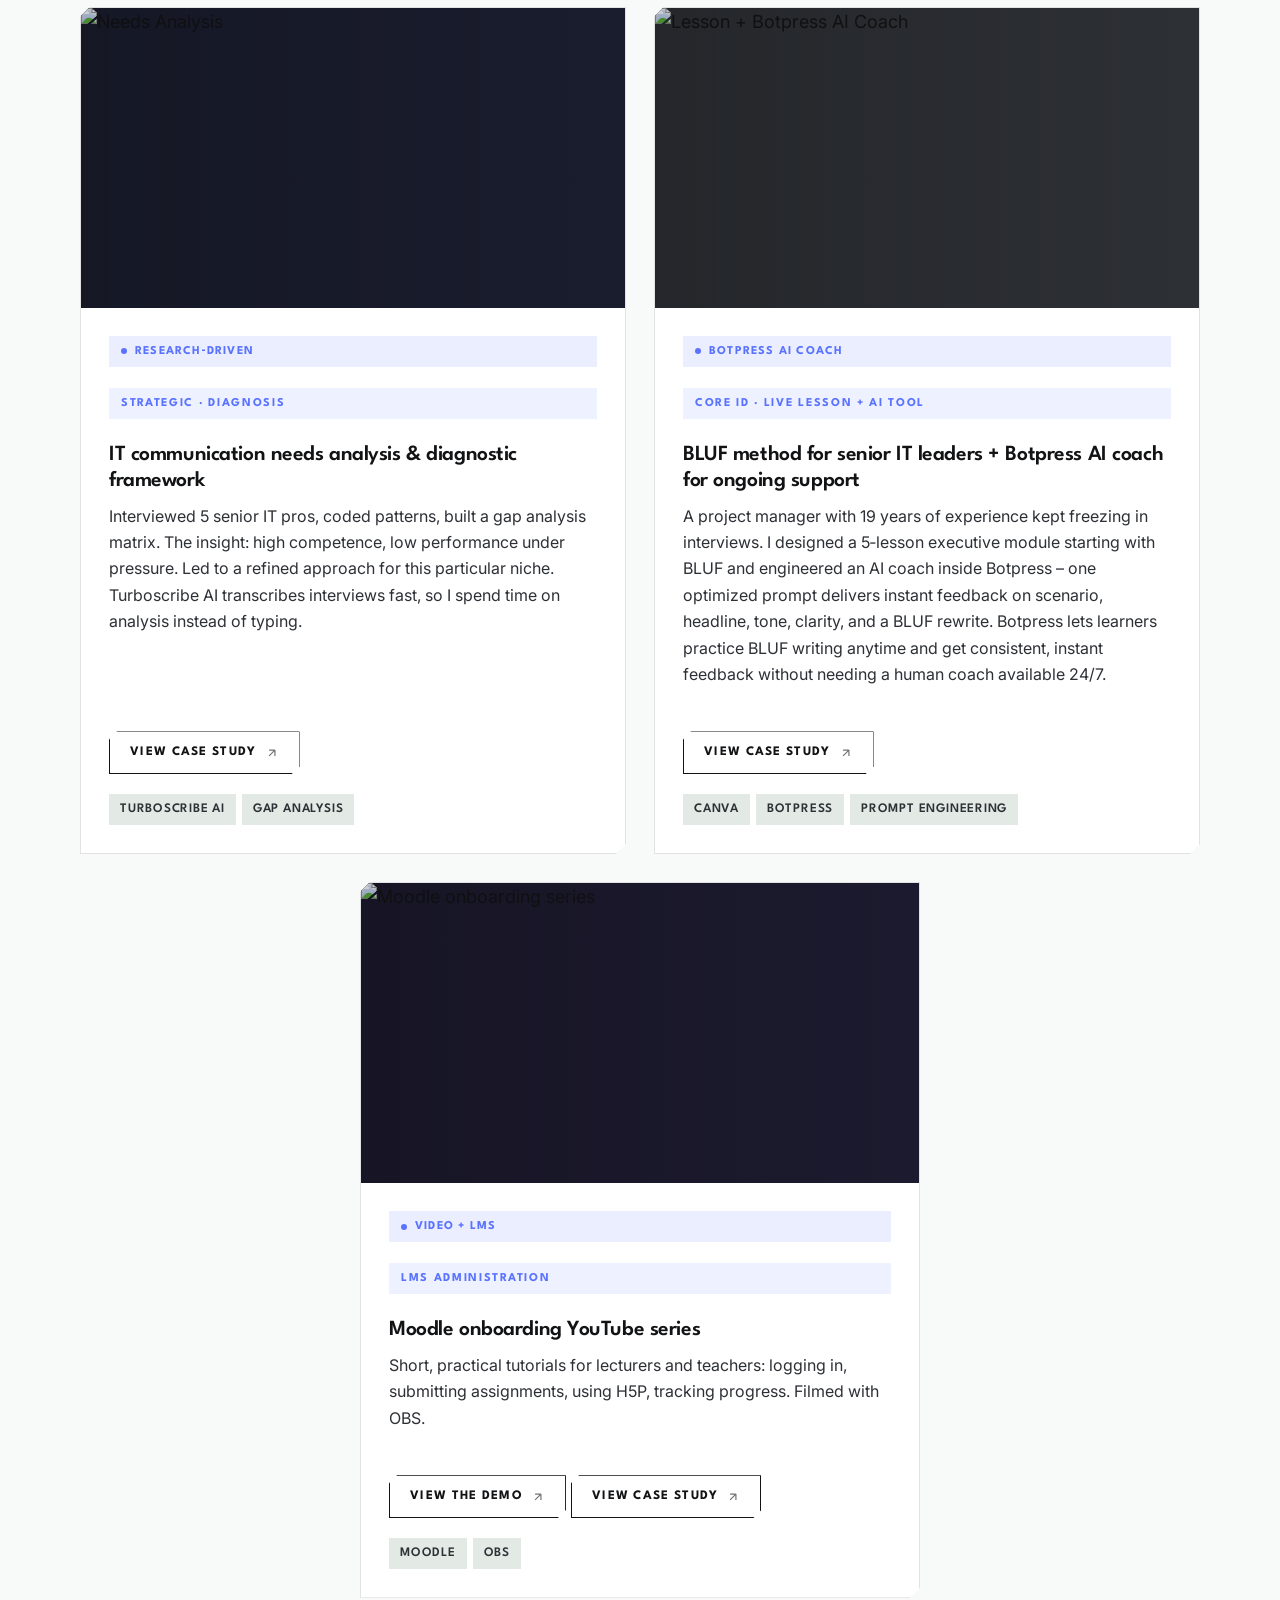
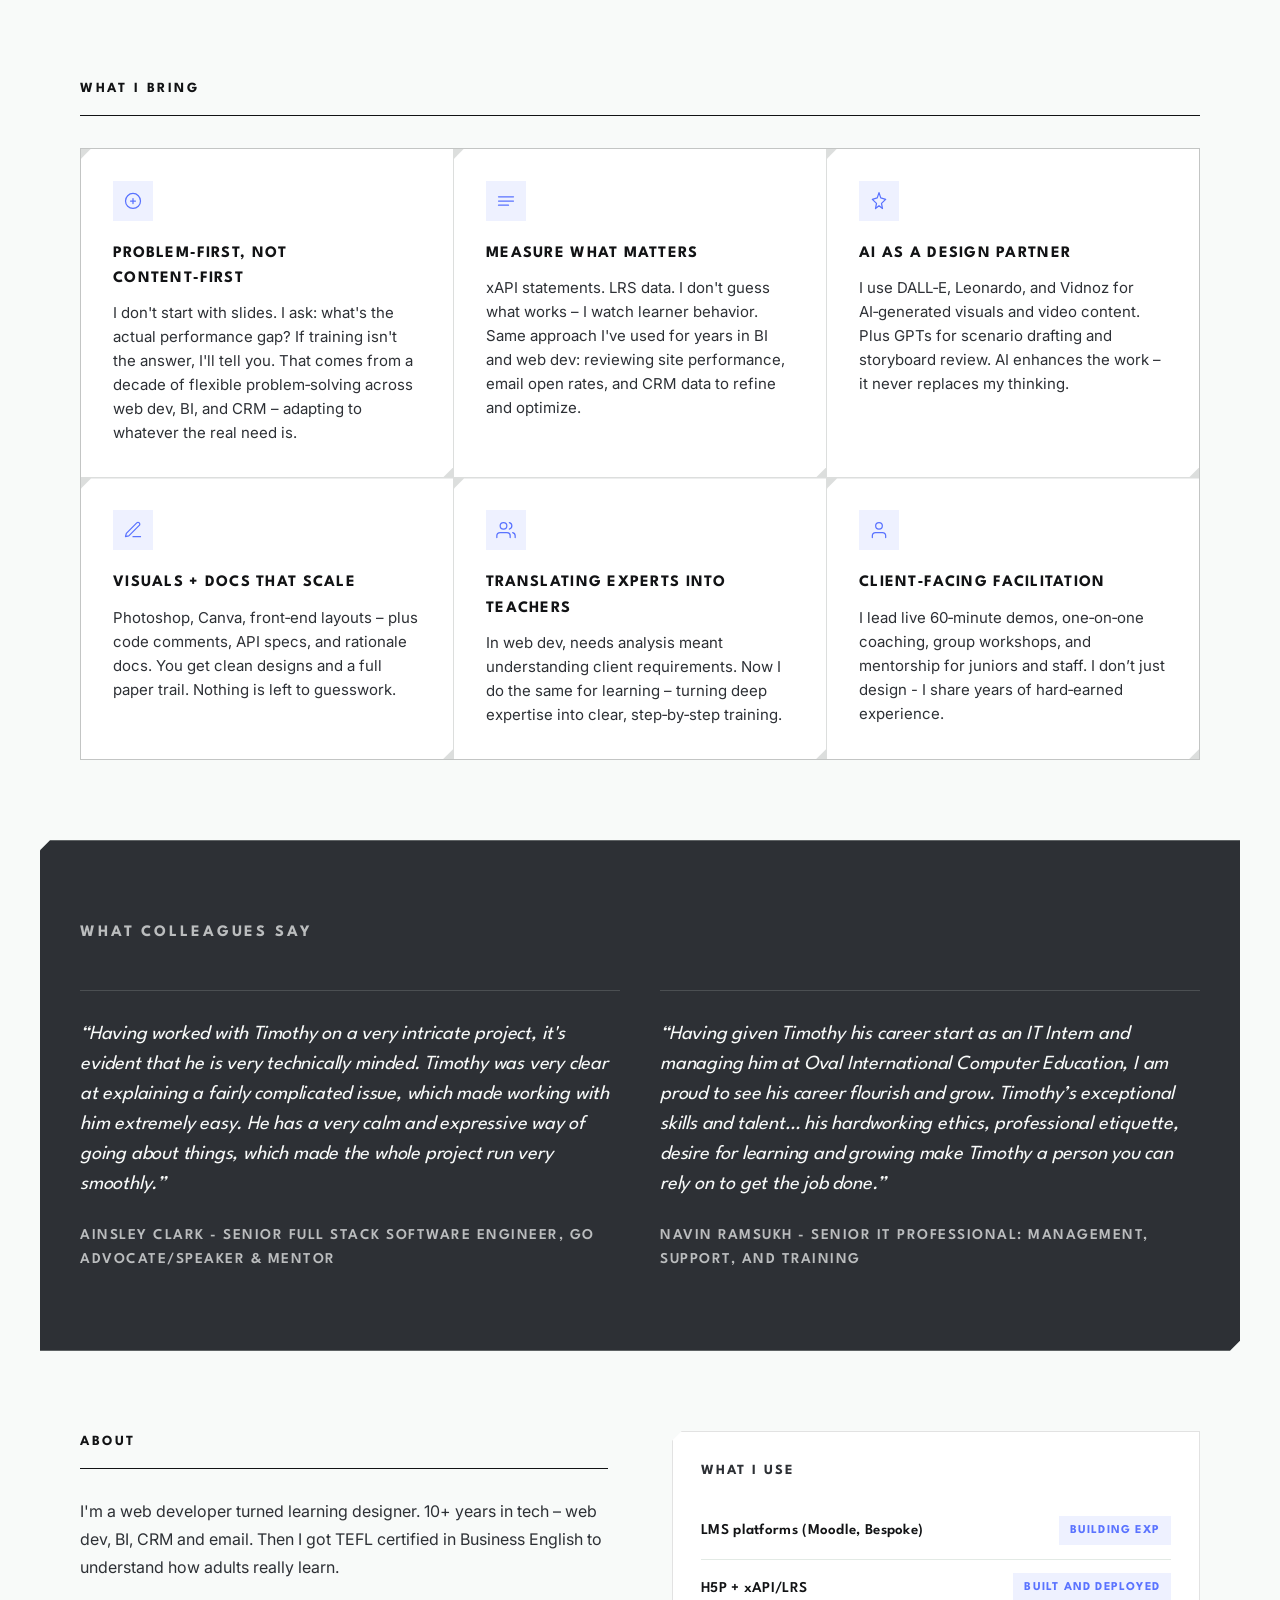
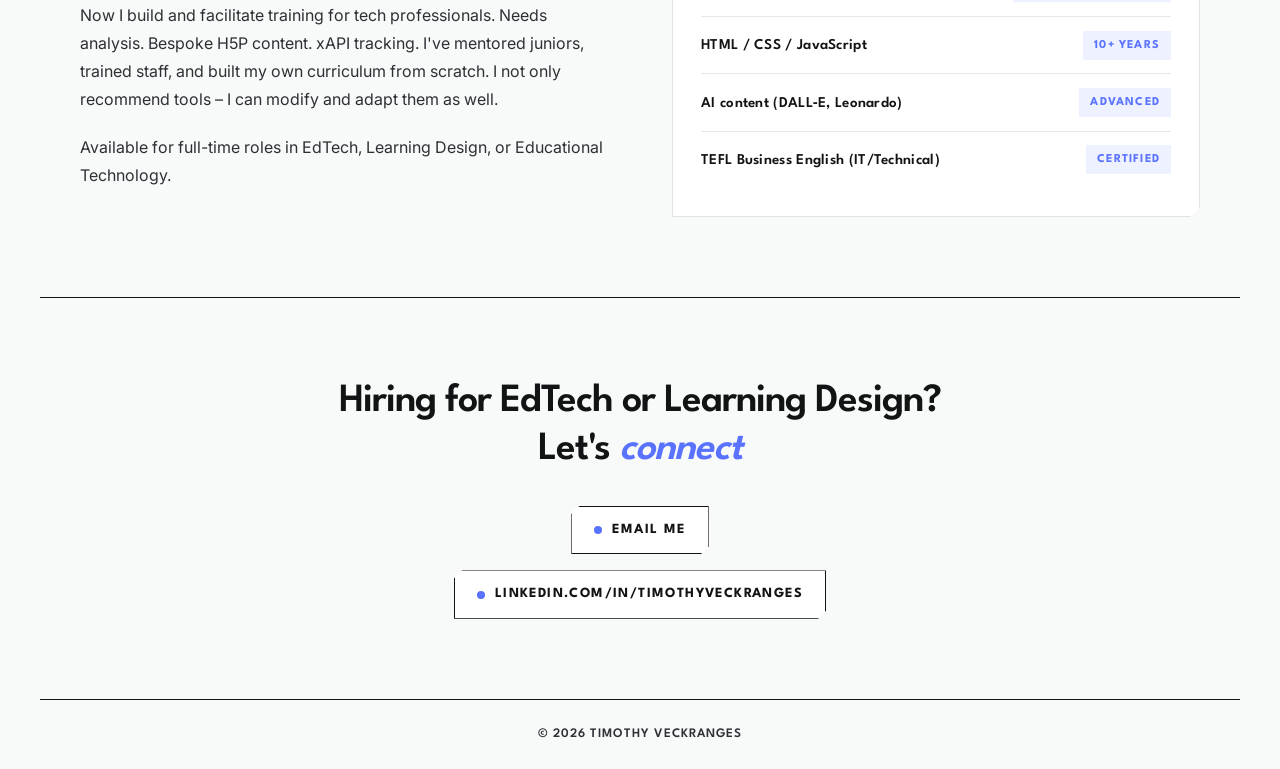
==== commit 62ca8aa5: "Add files via upload" ====
--- a/index.html
+++ b/index.html
@@ -9,10 +9,10 @@
   <link href="https://fonts.googleapis.com/css2?family=League+Spartan:wght@300;400;500;600;700&family=Inter:wght@300;400;500;600;700&display=swap" rel="stylesheet">
   <link rel="stylesheet" href="style.css">
   <!-- Favicon -->
-  <link rel="icon" type="image/png" sizes="32x32" href="media/favicon-32x32.png">
-  <link rel="icon" type="image/png" sizes="16x16" href="media/favicon-16x16.png">
-  <link rel="apple-touch-icon" sizes="180x180" href="media/apple-touch-icon.png">
-  <link rel="mask-icon" href="media/safari-pinned-tab.svg" color="#0f172a">
+  <link rel="icon" type="image/png" sizes="32x32" href="https://cdn.jsdelivr.net/gh/timveck/portfolio@main/media/favicon-32x32.png">
+  <link rel="icon" type="image/png" sizes="16x16" href="https://cdn.jsdelivr.net/gh/timveck/portfolio@main/media/favicon-16x16.png">
+  <link rel="apple-touch-icon" sizes="180x180" href="https://cdn.jsdelivr.net/gh/timveck/portfolio@main/media/apple-touch-icon.png">
+  <link rel="mask-icon" href="https://cdn.jsdelivr.net/gh/timveck/portfolio@main/media/safari-pinned-tab.svg" color="#0f172a">
   <meta name="msapplication-TileColor" content="#0f172a">
   <meta name="theme-color" content="#0f172a">
 </head>
@@ -32,16 +32,14 @@
     <div>
       <p class="hero-eyebrow">Developer → Trainer → Learning Designer</p>
       <h1>Hi, I’m <em>Timothy</em></h1>
-      <p class="hero-desc">I build learning experiences that start with real performance problems – and leverage my
-        years of experience in Tech to build tools that actually solve them – from xAPI‑tracked simulations to custom
-        GPTs.</p>
+      <p class="hero-desc">I build learning experiences that start with real performance problems – and use my years of experience in Tech to build tools that actually solve them – from xAPI‑tracked simulations to custom GPTs.</p>
       <div class="hero-cta-group">
         <a href="#work" class="btn-primary">See my work</a>
         <a href="#contact" class="btn-ghost">Get in touch</a>
       </div>
     </div>
     <div class="hero-photo-card">
-      <img src="https://cdn.jsdelivr.net/gh/m3ll0w-Ph4nt0M/timveck@main/media/profile-intro.png"
+      <img src="https://cdn.jsdelivr.net/gh/timveck/portfolio@main/media/profile-intro.png"
         alt="Timothy Veckranges">
       <div class="hero-photo-badge">
         Timothy Veckranges
@@ -61,15 +59,17 @@
     <!-- CARD 1 (Featured, spans 2 rows): H5P Branching Scenario -->
     <div class="bento-card bento-featured">
       <div class="bento-visual visual-lingua">
-        <img src="media/p-img-h5p-xapi.png" alt="H5P Branching Scenario">
+        <img src="https://cdn.jsdelivr.net/gh/timveck/portfolio@main/media/p-img-h5p-xapi.png" alt="H5P Branching Scenario">
       </div>
       <div class="bento-body">
         <div class="bento-body-top">
           <div class="ai-badge"><span class="ai-dot"></span>xAPI + AI video</div>
           <div class="project-type-tag">Flagship · Simulation</div>
           <h3>IT Support Communication – H5P branching scenario with xAPI</h3>
-          <p>Branching simulation with video responses that adapt to the learner’s answer. Assesses business English and
-            emotional intelligence. Every choice tracked via xAPI to an LRS.</p>
+          <p>Branching simulation with video responses that adapt to the learner’s answer. Assesses business English and emotional intelligence. Every choice tracked via xAPI to an LRS. H5P lets me build interactive scenarios without complex code. xAPI tracks each click so you can see exactly where learners struggle and improve the training.</p>
+          
+        </div>
+        <div class="bento-body-bottom">
           <div class="project-links">
             <a href="https://timvecksimtest.netlify.app" class="project-link" target="_blank">Try the demo
               <svg viewBox="0 0 24 24" fill="none" stroke="currentColor" stroke-width="2">
@@ -82,8 +82,6 @@
               </svg>
             </a>
           </div>
-        </div>
-        <div class="bento-body-bottom">
           <div class="project-meta">
             <span class="tag">H5P</span>
             <span class="tag">xAPI / LRS</span>
@@ -96,15 +94,17 @@
     <!-- CARD 2 (Bottom left): Motivational Gifts Dashboard -->
     <div class="bento-card bento-tall">
       <div class="bento-visual visual-jobaid">
-        <img src="media/p-img-gifts-dashboard.png" alt="Motivational Gifts Dashboard">
+        <img src="https://cdn.jsdelivr.net/gh/timveck/portfolio@main/media/p-img-gifts-dashboard.png" alt="Motivational Gifts Dashboard">
       </div>
       <div class="bento-body">
         <div class="bento-body-top">
           <div class="ai-badge"><span class="ai-dot"></span>Standalone · No LMS</div>
 <div class="project-type-tag">Web app · Assessment</div>
           <h3>Motivational Gifts talent assessment dashboard</h3>
-          <p>Turned a static PDF into a fully responsive, interactive self‑assessment with dynamic scoring,
-            . Built with HTML/CSS/JS – no third‑party LMS.</p>
+          <p>Turned a static PDF into a fully responsive, interactive self‑assessment with dynamic scoring. Built with HTML/CSS/JS – no third‑party LMS. Custom JavaScript scoring gives learners instant results without waiting for a teacher, and the responsive design works on any device.</p>
+          
+        </div>
+        <div class="bento-body-bottom">
           <div class="project-links">
             <a href="https://giftingstest.netlify.app" class="project-link" target="_blank">Try the demo
               <svg viewBox="0 0 24 24" fill="none" stroke="currentColor" stroke-width="2">
@@ -117,8 +117,6 @@
               </svg>
             </a>
           </div>
-        </div>
-        <div class="bento-body-bottom">
           <div class="project-meta">
             <span class="tag">HTML/CSS/JS</span>
             <span class="tag">Responsive</span>
@@ -131,15 +129,17 @@
     <!-- CARD 3 (Wide, middle right): Needs Analysis -->
     <div class="bento-card bento-wide">
       <div class="bento-visual visual-micro">
-        <img src="media/p-img-needs-analysis.png" alt="Needs Analysis">
+        <img src="https://cdn.jsdelivr.net/gh/timveck/portfolio@main/media/p-img-needs-analysis.png" alt="Needs Analysis">
       </div>
       <div class="bento-body">
         <div class="bento-body-top">
           <div class="ai-badge"><span class="ai-dot"></span>Research‑driven</div>
           <div class="project-type-tag">Strategic · Diagnosis</div>
           <h3>IT communication needs analysis &amp; diagnostic framework</h3>
-          <p>Interviewed 5 senior IT pros, coded patterns, built a gap analysis matrix. The insight: high competence,
-            low performance under pressure. Led to a refined approach for this particular niche.</p>
+          <p>Interviewed 5 senior IT pros, coded patterns, built a gap analysis matrix. The insight: high competence, low performance under pressure. Led to a refined approach for this particular niche. Turboscribe AI transcribes interviews fast, so I spend time on analysis instead of typing.</p>
+          
+        </div>
+        <div class="bento-body-bottom">
           <div class="project-links">
             <a href="case-communication-needs-analysis.html" class="project-link">View case study
               <svg viewBox="0 0 24 24" fill="none" stroke="currentColor" stroke-width="2">
@@ -147,8 +147,6 @@
               </svg>
             </a>
           </div>
-        </div>
-        <div class="bento-body-bottom">
           <div class="project-meta">
             <span class="tag">Turboscribe AI</span>
             <span class="tag">Gap analysis</span>
@@ -160,14 +158,17 @@
     <!-- CARD 4 (Tall, top right): Lesson + Botpress AI Coach -->
     <div class="bento-card">
       <div class="bento-visual visual-onboard">
-        <img src="media/p-img-bluf-gpt.png" alt="Lesson + Botpress AI Coach">
+        <img src="https://cdn.jsdelivr.net/gh/timveck/portfolio@main/media/p-img-bluf-gpt.png" alt="Lesson + Botpress AI Coach">
       </div>
       <div class="bento-body">
         <div class="bento-body-top">
           <div class="ai-badge"><span class="ai-dot"></span>Botpress AI Coach</div>
           <div class="project-type-tag">Core ID · Live lesson + AI tool</div>
           <h3>BLUF method for senior IT leaders + Botpress AI coach for ongoing support</h3>
-          <p>A project manager with 19 years of experience kept freezing in interviews. I designed a 5‑lesson executive module starting with BLUF and engineered an AI coach inside Botpress – one optimized prompt delivers instant feedback on scenario, headline, tone, clarity, and a BLUF rewrite.</p>
+          <p>A project manager with 19 years of experience kept freezing in interviews. I designed a 5‑lesson executive module starting with BLUF and engineered an AI coach inside Botpress – one optimized prompt delivers instant feedback on scenario, headline, tone, clarity, and a BLUF rewrite. Botpress lets learners practice BLUF writing anytime and get consistent, instant feedback without needing a human coach available 24/7.</p>
+          
+        </div>
+        <div class="bento-body-bottom">
           <div class="project-links">
             <a href="case-bluf-method-lesson.html" class="project-link">View case study
               <svg viewBox="0 0 24 24" fill="none" stroke="currentColor" stroke-width="2">
@@ -175,8 +176,6 @@
               </svg>
             </a>
           </div>
-        </div>
-        <div class="bento-body-bottom">
           <div class="project-meta">
             <span class="tag">Canva</span>
             <span class="tag">Botpress</span>
@@ -189,15 +188,16 @@
     <!-- CARD 5 (Bottom right): Moodle onboarding series -->
     <div class="bento-card">
       <div class="bento-visual visual-video">
-        <img src="media/p-img-moodle-onboarding.png" alt="Moodle onboarding series">
+        <img src="https://cdn.jsdelivr.net/gh/timveck/portfolio@main/media/p-img-moodle-onboarding.png" alt="Moodle onboarding series">
       </div>
       <div class="bento-body">
         <div class="bento-body-top">
           <div class="ai-badge"><span class="ai-dot"></span>Video + LMS</div>
           <div class="project-type-tag">LMS Administration</div>
           <h3>Moodle onboarding YouTube series</h3>
-          <p>Short, practical tutorials for lecturers and students: logging in, submitting assignments, using H5P,
-            tracking progress. Filmed with OBS.</p>
+          <p>Short, practical tutorials for lecturers and teachers: logging in, submitting assignments, using H5P, tracking progress. Filmed with OBS.</p>
+        </div>
+        <div class="bento-body-bottom">
           <div class="project-links">
             <a href="#" class="project-link" target="_blank">View the demo
               <svg viewBox="0 0 24 24" fill="none" stroke="currentColor" stroke-width="2">
@@ -210,8 +210,6 @@
               </svg>
             </a>
           </div>
-        </div>
-        <div class="bento-body-bottom">
           <div class="project-meta">
             <span class="tag">Moodle</span>
             <span class="tag">OBS</span>
@@ -340,8 +338,7 @@
   <div id="contact" class="contact-section">
     <h2>Hiring for EdTech or Learning Design?<br>Let's <em>connect</em></h2>
     <div class="contact-links">
-      <a href="mailto:tveckranges@gmail.com
-" class="contact-link" target="_blank"><span class="contact-link-dot"></span>Email Me</a>
+      <a href="mailto:tveckranges@gmail.com" class="contact-link" target="_blank"><span class="contact-link-dot"></span>Email Me</a>
       <a href="https://www.linkedin.com/in/timothyveckranges/" class="contact-link" target="_blank"><span
           class="contact-link-dot"></span>linkedin.com/in/timothyveckranges</a>
 
--- a/style.css
+++ b/style.css
@@ -0,0 +1,1928 @@
+/* ========== GLOBAL RESET & VARIABLES ========== */
+*,
+*::before,
+*::after {
+  box-sizing: border-box;
+  margin: 0;
+  padding: 0;
+}
+
+:root {
+  --imperial-dark: #121315;
+  --imperial-slate: #2d3035;
+  --imperial-gray: #9da7a6;
+  --imperial-light-gray: #e3eae5;
+  --imperial-accent: #5a73ff;
+  --imperial-light-blue: #4477b2;
+  --imperial-bright: #f8faf9;
+  --imperial-white: #fff;
+  --imperial-blue: #3c4ba0;
+  --imperial-blue-dark: #222953;
+  --cream: var(--imperial-bright);
+  --ink: var(--imperial-dark);
+  --warm-mid: var(--imperial-gray);
+  --warm-light: var(--imperial-light-gray);
+  --accent: var(--imperial-blue);
+  --accent-light: rgba(90, 115, 255, 0.10);
+  --border: rgba(18, 19, 21, 0.12);
+  --tag-bg: var(--imperial-light-gray);
+  --tag-text: var(--imperial-slate);
+  --serif: 'League Spartan', sans-serif;
+  --spartan: 'League Spartan', sans-serif;
+  --font-heading: 'League Spartan', sans-serif;
+  --font-title: 'League Spartan', sans-serif;
+  --font-body: 'Inter', sans-serif;
+  --font-accent: 'League Spartan', sans-serif;
+  --spacing-unit: 8px;
+  --scrollbarWidth: 15px;
+}
+
+html {
+  -webkit-text-size-adjust: 100%;
+  scroll-behavior: smooth;
+}
+
+body {
+  background: var(--cream);
+  color: var(--ink);
+  font-family: var(--font-body);
+  font-size: 18px;
+  line-height: 1.6;
+  overflow-x: hidden;
+}
+
+/* ========== PORTFOLIO NAVIGATION ========== */
+nav {
+  position: sticky;
+  top: 0;
+  z-index: 100;
+  max-width: 1200px;
+  padding: 2rem 2.5rem 2rem;
+  margin: 0 auto;
+  background: rgba(248, 250, 249, 0.94);
+  backdrop-filter: blur(12px);
+  border-bottom: 1.5px solid var(--ink);
+  display: flex;
+  align-items: center;
+  justify-content: space-between;
+  height: 54px;
+}
+
+.nav-logo {
+  font-family: var(--spartan);
+  font-size: 17px;
+  font-weight: 700;
+  letter-spacing: 0.15em;
+  text-transform: uppercase;
+  color: var(--ink);
+  text-decoration: none;
+}
+
+nav ul {
+  list-style: none;
+  display: flex;
+  gap: 2.5rem;
+}
+
+nav a {
+  text-decoration: none;
+  font-size: 14px;
+  font-weight: 600;
+  color: var(--tag-text);
+  letter-spacing: 0.12em;
+  text-transform: uppercase;
+  transition: color 0.2s;
+}
+
+nav a:hover {
+  color: var(--ink);
+}
+
+/* ========== CASE STUDY BACK NAV ========== */
+.back-nav {
+  background: rgba(248, 250, 249, 0.95);
+  backdrop-filter: blur(10px);
+  border-bottom: 1.5px solid var(--ink);
+  padding: 0 2.5rem;
+  display: flex;
+  align-items: center;
+  justify-content: space-between;
+  min-height: 54px;
+  position: sticky;
+  top: 0;
+  z-index: 100;
+  max-width: 1200px;
+  margin: 0 auto;
+}
+
+.back-link {
+  display: inline-flex;
+  align-items: center;
+  gap: 8px;
+  font-size: 14px;
+  font-weight: 700;
+  letter-spacing: 0.12em;
+  text-transform: uppercase;
+  color: var(--ink);
+  text-decoration: none;
+  font-family: var(--spartan);
+}
+
+.back-link svg {
+  width: 16px;
+  height: 16px;
+}
+
+.nav-project-title {
+  font-size: 14px;
+  font-weight: 700;
+  letter-spacing: 0.1em;
+  text-transform: uppercase;
+  color: var(--tag-text);
+  font-family: var(--spartan);
+}
+
+/* ========== CASE STUDY HERO (SPLIT) ========== */
+.cs-hero {
+  display: grid;
+  grid-template-columns: 2fr 1fr;
+  max-width: 1200px;
+  margin: 0 auto;
+  background: transparent;
+}
+
+.hero-left {
+  background-color: var(--imperial-blue);
+  padding: 5rem 3rem 4rem 3rem;
+}
+
+.cs-hero-inner {
+  max-width: 100%;
+  margin: 0;
+}
+
+.hero-right {
+  background-size: cover;
+  background-position: center 20%;
+  background-repeat: no-repeat;
+  align-self: stretch;
+  border-right: 1.5px solid #000;
+}
+
+.cs-type-row {
+  display: flex;
+  align-items: center;
+  gap: 12px;
+  margin-bottom: 1.75rem;
+  flex-wrap: wrap;
+}
+
+.cs-badge {
+  font-size: 14px;
+  font-weight: 700;
+  letter-spacing: 0.14em;
+  text-transform: uppercase;
+  padding: 6px 12px;
+  border-radius: 3px;
+  font-family: var(--spartan);
+}
+
+.cs-badge-type {
+  background: rgba(255, 255, 255, 0.1);
+  color: var(--imperial-white);
+  border: 1px solid rgba(255, 255, 255, 0.15);
+}
+
+.cs-hero h1 {
+  font-family: var(--font-heading);
+  font-size: clamp(2.8rem, 5vw, 3.6rem);
+  line-height: 1.1;
+  letter-spacing: -0.025em;
+  font-weight: 700;
+  color: var(--cream);
+  max-width: 880px;
+  margin-bottom: 1.5rem;
+}
+
+.cs-hero-sub {
+  font-size: 17px;
+  color: var(--imperial-white);
+  max-width: 600px;
+  line-height: 1.7;
+  font-weight: 400;
+  font-family: var(--font-body);
+}
+
+/* ========== CASE STUDY META ========== */
+.cs-meta-strip {
+  background: white;
+  max-width: 1200px;
+  margin: 0 auto;
+}
+
+.cs-meta-inner {
+  display: grid;
+  grid-template-columns: repeat(4, 1fr);
+  border-left: 1.5px solid var(--ink);
+  border-top: 1.5px solid var(--ink);
+  border-bottom: 1.5px solid var(--ink);
+}
+
+.cs-meta-cell {
+  padding: 1.75rem 2rem;
+  border-right: 1.5px solid var(--ink);
+}
+
+.cs-meta-label {
+  font-size: 14px;
+  font-weight: bold;
+  letter-spacing: 0.14em;
+  text-transform: uppercase;
+  color: var(--imperial-accent);
+  margin-bottom: 8px;
+  font-family: var(--spartan);
+}
+
+.cs-meta-value {
+  font-size: 16px;
+  font-weight: 600;
+  color: var(--ink);
+  font-family: var(--spartan);
+  line-height: 1.4;
+}
+
+/* ========== CASE STUDY BODY ========== */
+.cs-body {
+  max-width: 1200px;
+  margin: 0 auto;
+  padding: 4rem 0rem 0rem;
+}
+
+.cs-section-label {
+  font-size: 14px;
+  font-weight: 700;
+  letter-spacing: 0.18em;
+  text-transform: uppercase;
+  color: var(--warm-mid);
+  font-family: var(--spartan);
+  padding-bottom: 0.8rem;
+  border-bottom: 1.5px solid var(--ink);
+  margin-bottom: 2rem;
+}
+
+.cs-section {
+  margin-bottom: 4rem;
+}
+
+.cs-two-col {
+  display: grid;
+  grid-template-columns: 1fr 1fr;
+  gap: 3rem;
+}
+
+.cs-three-col {
+  display: grid;
+  grid-template-columns: 1fr 1fr 1fr;
+  gap: 2.5rem;
+}
+
+.cs-prose p {
+  font-size: 17px;
+  color: var(--tag-text);
+  line-height: 1.75;
+  margin-bottom: 1.25rem;
+}
+
+.cs-blockquote {
+  border-left: 4px solid var(--ink);
+  padding: 1.25rem 1.75rem;
+  margin: 2rem 0;
+  background: white;
+}
+
+.cs-blockquote p {
+  font-family: var(--font-heading);
+  font-style: italic;
+  font-size: 1.25rem;
+  color: var(--ink) !important;
+  line-height: 1.55;
+  margin: 0 !important;
+}
+
+.cs-problem-card {
+  background: var(--ink);
+  padding: 2rem;
+  color: var(--cream);
+  clip-path: polygon(10px 0, 100% 0, 100% calc(100% - 10px), calc(100% - 10px) 100%, 0 100%, 0 10px);
+}
+
+.cs-problem-card .cs-section-label {
+  border-bottom-color: rgba(248, 250, 249, 0.2);
+}
+
+.cs-problem-card h2 {
+  font-family: var(--font-heading);
+  font-size: 1.75rem;
+  font-weight: 600;
+  letter-spacing: -0.02em;
+  line-height: 1.2;
+  color: var(--cream);
+  margin-bottom: 1.25rem;
+}
+
+.cs-problem-card p {
+  font-size: 16px;
+  color: var(--warm-light);
+  line-height: 1.7;
+}
+
+.cs-audience-card {
+  background: white;
+  border: 1px solid var(--border);
+  padding: 2rem;
+  clip-path: polygon(10px 0, 100% 0, 100% calc(100% - 10px), calc(100% - 10px) 100%, 0 100%, 0 10px);
+}
+
+.cs-audience-card h3 {
+  font-family: var(--spartan);
+  font-size: 13px;
+  font-weight: 700;
+  letter-spacing: 0.14em;
+  text-transform: uppercase;
+  color: var(--ink);
+  margin-bottom: 1.5rem;
+}
+
+.cs-audience-list {
+  list-style: none;
+  display: flex;
+  flex-direction: column;
+  gap: 12px;
+}
+
+.cs-audience-list li {
+  display: flex;
+  align-items: flex-start;
+  gap: 12px;
+  font-size: 16px;
+  font-weight: 500;
+}
+
+.cs-list-dot {
+  width: 8px;
+  height: 8px;
+  border-radius: 50%;
+  background: var(--imperial-accent);
+  flex-shrink: 0;
+  margin-top: 6px;
+}
+
+/* ========== PROCESS ========== */
+.cs-process {
+  display: flex;
+  flex-direction: column;
+}
+
+.cs-process-step {
+  display: grid;
+  grid-template-columns: 140px 1fr;
+  border-top: 1px solid var(--border);
+}
+
+.cs-process-step:last-child {
+  border-bottom: 1px solid var(--border);
+}
+
+.cs-process-phase {
+  padding: 1.25rem 1rem 1.25rem 0;
+  font-size: 14px;
+  font-weight: 700;
+  letter-spacing: 0.14em;
+  text-transform: uppercase;
+  color: var(--tag-text);
+  border-right: 1px solid var(--border);
+  display: flex;
+  align-items: flex-start;
+  gap: 10px;
+}
+
+.cs-process-phase.active {
+  color: var(--imperial-accent);
+}
+
+.phase-dot {
+  width: 10px;
+  height: 10px;
+  border-radius: 50%;
+  border: 1.5px solid currentColor;
+  flex-shrink: 0;
+  margin-top: 2px;
+}
+
+.cs-process-phase.active .phase-dot {
+  background: var(--imperial-accent);
+}
+
+.cs-process-content {
+  padding: 1.25rem 0 1.25rem 1.25rem;
+}
+
+.cs-process-content h4 {
+  font-size: 16px;
+  font-weight: 700;
+  margin-bottom: 8px;
+}
+
+.cs-process-content p {
+  font-size: 16px;
+  color: var(--tag-text);
+  line-height: 1.6;
+}
+
+.cs-process-tags {
+  display: flex;
+  flex-wrap: wrap;
+  gap: 8px;
+  margin-top: 10px;
+}
+
+.cs-tag {
+  background: var(--tag-bg);
+  color: var(--tag-text);
+  font-size: 13px;
+  font-weight: 700;
+  padding: 4px 10px;
+  letter-spacing: 0.08em;
+  text-transform: uppercase;
+  font-family: var(--spartan);
+}
+
+/* ========== DECISION CARDS ========== */
+.cs-decision-card {
+  background: white;
+  border: 1px solid var(--border);
+  padding: 1.75rem;
+  clip-path: polygon(10px 0, 100% 0, 100% calc(100% - 10px), calc(100% - 10px) 100%, 0 100%, 0 10px);
+}
+
+.cs-decision-card:nth-child(1) {
+  background-color: var(--imperial-light-blue);
+}
+
+.cs-decision-card:nth-child(1) h4,
+.cs-decision-card:nth-child(1) .label,
+.cs-decision-card:nth-child(1) p {
+  color: var(--imperial-white);
+}
+
+.cs-decision-card:nth-child(2) {
+  background: var(--imperial-dark);
+}
+
+.cs-decision-card:nth-child(2) h4,
+.cs-decision-card:nth-child(2) .label,
+.cs-decision-card:nth-child(2) p {
+  color: var(--imperial-bright);
+}
+
+.cs-decision-card:nth-child(3) {
+  background-color: var(--imperial-blue);
+}
+
+.cs-decision-card:nth-child(3) h4,
+.cs-decision-card:nth-child(3) .label,
+.cs-decision-card:nth-child(3) p {
+  color: var(--imperial-white);
+}
+
+.cs-decision-card .label {
+  font-size: 13px;
+  font-weight: 700;
+  letter-spacing: 0.14em;
+  text-transform: uppercase;
+  margin-bottom: 0.75rem;
+}
+
+.cs-decision-card h4 {
+  font-family: var(--font-heading);
+  font-size: 1.15rem;
+  font-weight: 600;
+  margin-bottom: 0.75rem;
+}
+
+/* ========== OUTCOMES ========== */
+.cs-outcome-grid {
+  display: grid;
+  grid-template-columns: repeat(3, 1fr);
+  gap: 1px;
+  background: var(--border);
+  border: 1px solid var(--border);
+  overflow: hidden;
+}
+
+.cs-outcome-cell {
+  background: white;
+  padding: 1.75rem;
+  clip-path: polygon(10px 0, 100% 0, 100% calc(100% - 10px), calc(100% - 10px) 100%, 0 100%, 0 10px);
+}
+
+.cs-outcome-num {
+  font-family: var(--font-heading);
+  font-size: 3.2rem;
+  font-weight: 700;
+  letter-spacing: -0.04em;
+  line-height: 1;
+  margin-bottom: 8px;
+}
+
+.cs-outcome-label {
+  font-size: 13px;
+  font-weight: 700;
+  letter-spacing: 0.08em;
+  text-transform: uppercase;
+  color: var(--tag-text);
+  margin-bottom: 10px;
+}
+
+.cs-outcome-desc {
+  font-size: 15px;
+  color: var(--tag-text);
+  line-height: 1.6;
+}
+
+.cs-reflection {
+  background: rgba(90, 115, 255, 0.07);
+  padding: 2rem;
+  border: 1px solid rgba(90, 115, 255, 0.15);
+  clip-path: polygon(10px 0, 100% 0, 100% calc(100% - 10px), calc(100% - 10px) 100%, 0 100%, 0 10px);
+}
+
+.cs-reflection .cs-section-label {
+  color: var(--imperial-accent);
+  border-bottom-color: rgba(90, 115, 255, 0.2);
+}
+
+.cs-reflection-grid {
+  display: grid;
+  grid-template-columns: 1fr 1fr;
+  gap: 2.5rem;
+  margin-top: 1.5rem;
+}
+
+.cs-reflection h4 {
+  font-size: 14px;
+  font-weight: 700;
+  letter-spacing: 0.1em;
+  text-transform: uppercase;
+  color: var(--imperial-blue);
+  margin-bottom: 0.9rem;
+}
+
+.cs-reflection p {
+  font-size: 16px;
+  color: var(--imperial-blue);
+  line-height: 1.65;
+  opacity: 0.85;
+}
+
+/* ========== TOOLS FOOTER ========== */
+.cs-tools-footer {
+  border-top: 1.5px solid var(--ink);
+  padding-top: 1.75rem;
+  display: flex;
+  align-items: center;
+  justify-content: space-between;
+  flex-wrap: wrap;
+  gap: 1rem;
+}
+
+.cs-tools-footer .label {
+  font-size: 13px;
+  font-weight: 700;
+  letter-spacing: 0.14em;
+  text-transform: uppercase;
+  color: var(--tag-text);
+}
+
+.cs-tools-tags {
+  display: flex;
+  flex-wrap: wrap;
+  gap: 8px;
+}
+
+/* ========== NEXT PROJECT ========== */
+.cs-next {
+  background: var(--ink);
+  padding: 4rem 3rem;
+  display: flex;
+  align-items: center;
+  justify-content: space-between;
+  flex-wrap: wrap;
+  max-width: 1200px;
+  margin: 0 auto;
+}
+
+.cs-next-label {
+  font-size: 13px;
+  font-weight: 700;
+  letter-spacing: 0.14em;
+  text-transform: uppercase;
+  color: rgba(248, 250, 249, 0.4);
+  margin-bottom: 0.6rem;
+}
+
+.cs-next-title {
+  font-family: var(--font-heading);
+  font-size: 1.8rem;
+  font-weight: 600;
+  color: var(--cream);
+  letter-spacing: -0.02em;
+  line-height: 1.2;
+}
+
+/* ========== JUMBOTRON & VIDEO COMPONENTS ========== */
+.mini-jumbotron {
+  position: relative;
+  background-size: cover;
+  background-position: center;
+  clip-path: polygon(10px 0, 100% 0, 100% calc(100% - 10px), calc(100% - 10px) 100%, 0 100%, 0 10px);
+  min-height: 300px;
+  display: flex;
+  align-items: flex-end;
+  overflow: hidden;
+  cursor: pointer;
+  transition: all 0.25s ease;
+  text-decoration: none;
+}
+
+.mini-jumbotron:hover {
+  filter: brightness(1.02);
+  box-shadow: 0 4px 12px rgba(0, 0, 0, 0.15);
+}
+
+.mini-jumbotron::after {
+  content: "⤢";
+  position: absolute;
+  top: 12px;
+  right: 16px;
+  font-size: 1.8rem;
+  color: white;
+  background: rgba(0, 0, 0, 0.5);
+  padding: 6px 10px;
+  border-radius: 4px;
+  opacity: 0.7;
+  transition: opacity 0.2s ease;
+  pointer-events: none;
+  font-family: system-ui, sans-serif;
+}
+.mini-jumbotron.link::after {
+  display:none;
+}
+
+.mini-jumbotron .click-hint {
+  position: absolute;
+  top: 12px;
+  left: 0;
+  right: 0;
+  text-align: center;
+  font-size: 0.9rem;
+  font-weight: 600;
+  letter-spacing: 0.05em;
+  color: white;
+  background: rgba(0, 0, 0, 0.6);
+  padding: 6px 14px;
+  width: fit-content;
+  margin: 0 auto;
+  border-radius: 20px;
+  opacity: 0;
+  transition: opacity 0.2s ease;
+  pointer-events: none;
+}
+
+.mini-jumbotron:hover .click-hint {
+  opacity: 1;
+}
+
+.jumbo-caption {
+  background: linear-gradient(to top, rgba(0, 0, 0, 0.85) 0%, rgba(0, 0, 0, 0) 100%);
+  padding: 2rem 1.5rem 1.5rem;
+  width: 100%;
+  color: white;
+}
+
+.jumbo-caption p {
+  font-size: 1.3rem;
+  font-weight: 700;
+  font-family: var(--spartan);
+  margin-bottom: 0.6rem;
+}
+
+.jumbo-caption span {
+  font-size: 0.95rem;
+  font-family: var(--font-body);
+  opacity: 0.9;
+  display: block;
+  line-height: 1.5;
+}
+
+.video-preview-wrapper {
+  margin-top: 1rem;
+  background: white;
+  border: 1px solid var(--border);
+  clip-path: polygon(10px 0, 100% 0, 100% calc(100% - 10px), calc(100% - 10px) 100%, 0 100%, 0 10px);
+}
+
+.video-preview-grid {
+  display: grid;
+  grid-template-columns: 1fr 1fr;
+  gap: 0;
+}
+
+.video-thumb {
+  position: relative;
+  background: #f0f2f5;
+  min-height: 280px;
+  cursor: pointer;
+  transition: all 0.25s ease;
+}
+.video-thumb:hover {
+    opacity: .8;
+}
+
+.thumb-image {
+  position: absolute;
+  top: 0;
+  left: 0;
+  width: 100%;
+  height: 100%;
+  background-size: cover;
+  background-position: center;
+  display: flex;
+  align-items: center;
+  justify-content: center;
+}
+
+.play-overlay {
+  width: 80px;
+  height: 80px;
+  transition: transform 0.2s ease;
+}
+
+.play-icon {
+  width: 100%;
+  height: 100%;
+  filter: drop-shadow(0 2px 8px rgba(0, 0, 0, 0.3));
+}
+
+.video-copy {
+  padding: 2rem;
+  display: flex;
+  flex-direction: column;
+  justify-content: center;
+  background: white;
+}
+
+.video-copy h4 {
+  font-family: var(--font-heading);
+  font-size: 1.5rem;
+  font-weight: 600;
+  margin-bottom: 1rem;
+}
+
+.video-copy p {
+  font-size: 1rem;
+  line-height: 1.7;
+  color: var(--tag-text);
+  margin-bottom: 1rem;
+}
+
+.demo-note {
+  font-size: 0.9rem;
+  color: var(--tag-text);
+  font-style: italic;
+}
+
+/* ========== PDF MODAL (IMPROVED) ========== */
+.pdf-modal {
+  display: flex;
+  position: fixed;
+  z-index: 10000;
+  left: 0;
+  top: 0;
+  width: 100%;
+  height: 100%;
+  background-color: rgba(0, 0, 0, 0.85);
+  align-items: center;
+  justify-content: center;
+}
+
+.pdf-modal-content {
+  background-color: #1a1c1e;
+  margin: auto;
+  padding: 0;
+  width: 90%;
+  max-height: 90dvh;
+  height: 100%;
+  border-radius: 8px;
+  position: relative;
+  box-shadow: 0 5px 20px rgba(0, 0, 0, 0.3);
+  display: flex;
+  flex-direction: column;
+  overflow: hidden;
+}
+
+.pdf-modal-header {
+  display: flex;
+  align-items: center;
+  justify-content: space-between;
+  padding: 1rem 1.5rem;
+  background: #111214;
+  border-bottom: 1px solid rgba(255, 255, 255, 0.08);
+  flex-shrink: 0;
+}
+
+.pdf-modal-title {
+  font-family: var(--spartan);
+  font-size: 14px;
+  font-weight: 700;
+  letter-spacing: 0.1em;
+  text-transform: uppercase;
+  color: rgba(255, 255, 255, 0.75);
+}
+
+.pdf-modal-actions {
+  display: flex;
+  gap: 8px;
+}
+
+.pdf-icon-btn {
+  display: inline-flex;
+  align-items: center;
+  justify-content: center;
+  width: 36px;
+  height: 36px;
+  border-radius: 6px;
+  border: none;
+  background: rgba(255, 255, 255, 0.07);
+  color: rgba(255, 255, 255, 0.7);
+  cursor: pointer;
+  transition: background 0.15s, color 0.15s;
+}
+
+.pdf-icon-btn:hover {
+  background: rgba(255, 255, 255, 0.14);
+  color: #fff;
+}
+
+.pdf-icon-btn svg {
+  width: 18px;
+  height: 18px;
+}
+
+.pdf-modal-body {
+  flex: 1;
+  min-height: 0;
+  display: flex;
+  flex-direction: column;
+  overflow: hidden;
+}
+
+.pdf-modal-body iframe {
+  width: 100%;
+  height: 100%;
+  border: none;
+  display: block;
+  flex: 1;
+}
+
+.pdf-modal-content:fullscreen .pdf-fs-enter,
+.pdf-modal-content:-webkit-full-screen .pdf-fs-enter {
+  display: none;
+}
+
+.pdf-modal-content:fullscreen .pdf-fs-exit,
+.pdf-modal-content:-webkit-full-screen .pdf-fs-exit {
+  display: flex;
+}
+
+.pdf-fs-exit {
+  display: none;
+}
+
+.pdf-fs-enter {
+  display: flex;
+}
+
+/* ========== PORTFOLIO HERO ========== */
+.hero {
+  padding: 7rem 2.5rem 6rem;
+  max-width: 1200px;
+  margin: 0 auto;
+  display: grid;
+  grid-template-columns: 1fr 300px;
+  gap: 5rem;
+  align-items: center;
+}
+
+.hero-eyebrow {
+  font-size: 16px;
+  letter-spacing: 0.18em;
+  text-transform: uppercase;
+  color: var(--tag-text);
+  margin-bottom: 1.5rem;
+  font-weight: 600;
+  font-family: var(--spartan);
+}
+
+.hero h1 {
+  font-family: var(--font-heading);
+  font-size: clamp(3.2rem, 6vw, 4.8rem);
+  line-height: 1.05;
+  letter-spacing: -0.02em;
+  font-weight: 700;
+  color: var(--ink);
+  margin-bottom: 1.25rem;
+}
+
+.hero h1 em {
+  font-style: italic;
+  color: var(--imperial-accent);
+}
+
+.hero-desc {
+  font-size: 17px;
+  color: var(--tag-text);
+  max-width: 540px;
+  line-height: 1.75;
+  font-weight: 400;
+  margin-bottom: 2rem;
+  font-family: var(--font-body);
+}
+
+.hero-cta-group {
+  display: flex;
+  gap: 1.25rem;
+  align-items: center;
+  flex-wrap: wrap;
+}
+
+/* ========== BUTTONS ========== */
+.btn-primary {
+  background: var(--ink);
+  color: var(--cream);
+  padding: 14px 30px;
+  font-size: 14px;
+  font-weight: 700;
+  font-family: var(--spartan);
+  text-decoration: none;
+  letter-spacing: 0.12em;
+  text-transform: uppercase;
+  clip-path: polygon(10px 0, 100% 0, 100% calc(100% - 10px), calc(100% - 10px) 100%, 0 100%, 0 10px);
+  transition: opacity 0.2s;
+  position: relative;
+  overflow: hidden;
+  display: inline-block;
+}
+
+.btn-primary:hover {
+  opacity: 0.8;
+}
+
+.btn-ghost {
+  color: var(--ink);
+  font-size: 14px;
+  font-weight: 700;
+  font-family: var(--spartan);
+  letter-spacing: 0.12em;
+  text-transform: uppercase;
+  text-decoration: none;
+  border-bottom: 2px solid var(--ink);
+  padding-bottom: 2px;
+}
+
+.btn-ghost-light {
+  color: var(--cream);
+  font-size: 13px;
+  font-weight: 700;
+  letter-spacing: 0.12em;
+  text-transform: uppercase;
+  text-decoration: none;
+  padding: 12px 24px;
+  margin: 1rem 0px;
+  border: 1.5px solid rgba(248, 250, 249, 0.4);
+  clip-path: polygon(8px 0, 100% 0, 100% calc(100% - 8px), calc(100% - 8px) 100%, 0 100%, 0 8px);
+  transition: background 0.2s;
+}
+
+.btn-ghost-light:hover {
+  background: rgba(248, 250, 249, 0.1);
+}
+
+/* ========== HERO PHOTO CARD ========== */
+.hero-photo-card {
+  background: rgba(90, 115, 255, 0.08);
+  border-radius: 0px;
+  aspect-ratio: 4/5;
+  display: flex;
+  flex-direction: column;
+  justify-content: flex-end;
+  padding: 1.5rem;
+  position: relative;
+  overflow: hidden;
+  border: 1px solid rgba(90, 115, 255, 0.18);
+  clip-path: polygon(10px 0, 100% 0, 100% calc(100% - 10px), calc(100% - 10px) 100%, 0 100%, 0 10px);
+}
+
+.hero-photo-card img {
+  position: absolute;
+  width: 100%;
+  height: auto;
+  top: 0;
+  left: 0;
+}
+
+.hero-photo-badge {
+  background: white;
+  border-radius: 0px;
+  padding: 12px 16px;
+  font-size: 16px;
+  font-weight: 700;
+  color: var(--ink);
+  position: relative;
+  z-index: 1;
+  font-family: var(--spartan);
+  letter-spacing: 0.02em;
+  clip-path: polygon(10px 0, 100% 0, 100% calc(100% - 10px), calc(100% - 10px) 100%, 0 100%, 0 10px);
+}
+
+.hero-photo-badge span {
+  display: block;
+  font-weight: bold;
+  font-size: 13px;
+  color: var(--tag-text);
+  margin-top: 4px;
+  letter-spacing: 0.05em;
+  text-transform: uppercase;
+}
+
+/* ========== SECTION HEADER ========== */
+.section-header {
+  max-width: 1200px;
+  margin: 2rem auto 0;
+  padding: 0 2.5rem;
+  display: flex;
+  align-items: baseline;
+  justify-content: space-between;
+  border-bottom: 1.5px solid var(--ink);
+  padding-bottom: 0.9rem;
+  margin-bottom: 2.5rem;
+}
+
+.section-header h2 {
+  font-family: var(--spartan);
+  font-size: 14px;
+  font-weight: 700;
+  letter-spacing: 0.18em;
+  text-transform: uppercase;
+  color: var(--ink);
+}
+
+.section-header .count {
+  font-size: 14px;
+  color: var(--tag-text);
+  font-weight: 600;
+  font-family: var(--spartan);
+  letter-spacing: 0.05em;
+}
+
+/* ========== BENTO GRID - SIMPLIFIED 2-COLUMN LAYOUT ========== */
+.bento-grid {
+  max-width: 1200px;
+  margin: 0 auto 2rem;
+  padding: 0 2.5rem;
+  display: grid;
+  grid-template-columns: repeat(2, minmax(0, 1fr));
+  gap: 1.75rem;
+}
+
+/* Base card style - all cards stack image above text */
+.bento-card {
+  background: white;
+  border: 1px solid var(--border);
+  border-radius: 0px;
+  overflow: hidden;
+  transition: transform 0.22s, box-shadow 0.22s;
+  clip-path: polygon(10px 0, 100% 0, 100% calc(100% - 10px), calc(100% - 10px) 100%, 0 100%, 0 10px);
+  display: flex;
+  flex-direction: column;
+}
+
+/* Force all card variants to be vertical (image above copy) */
+.bento-featured,
+.bento-tall,
+.bento-wide,
+.bento-grid > .bento-card:nth-child(4),
+.bento-grid > .bento-card:nth-child(5) {
+  display: flex;
+  flex-direction: column;
+  grid-column: auto;
+  grid-row: auto;
+}
+
+/* Remove any horizontal split behaviour */
+.bento-tall,
+.bento-wide {
+  grid-template-columns: none;
+}
+
+/* Ensure the visual container takes full width */
+.bento-card .bento-visual {
+  position: relative;
+  overflow: hidden;
+  /* min-height: 220px; */
+  /* flex: 0 0 300px; */
+  min-height: 300px;
+  width: 100%;
+  flex-shrink: 0;
+}
+
+.bento-card .bento-visual:after {
+  content: '';
+  position: absolute;
+  top: 0;
+  left: 0;
+  width: 100%;
+  height: 100%;
+  background: linear-gradient(90deg, rgba(0, 0, 0, 0.2) 0%, rgba(0, 0, 0, 0) 100%);
+  pointer-events: none;
+}
+
+.bento-card .bento-visual img {
+  position: absolute;
+  width: 100%;
+  height: 100%;
+  object-fit: cover;
+  object-position: center;
+}
+
+/* Featured card – larger visual area but still stacked */
+.bento-featured .bento-visual {
+  /* flex: 0 0 280px;
+  min-height: 280px; */
+}
+
+/* Card body takes remaining space */
+.bento-body {
+  padding: 1.75rem;
+  display: flex;
+  flex-direction: column;
+  justify-content: space-between;
+  gap: 1rem;
+  flex: 1;
+}
+
+.bento-body-top {
+  display: flex;
+  flex-direction: column;
+  gap: 0.5rem;
+}
+
+.bento-body-bottom {
+  display: flex;
+  flex-direction: column;
+  gap: 0.75rem;
+  margin-top: auto;
+  padding-top: 1rem;
+}
+
+.bento-body h3 {
+  font-family: var(--font-heading);
+  font-size: 1.35rem;
+  line-height: 1.2;
+  letter-spacing: -0.02em;
+  font-weight: 600;
+  color: var(--ink);
+  margin-top: 0.25rem;
+}
+
+.bento-body p {
+  font-size: 16px;
+  color: var(--tag-text);
+  line-height: 1.65;
+  font-weight: 400;
+  font-family: var(--font-body);
+}
+
+/* Center the last card if it is alone in the last row (odd number of items) */
+.bento-grid > .bento-card:last-child:nth-child(odd) {
+  grid-column: 1 / -1;
+  max-width: 50%;
+  margin-left: auto;
+  margin-right: auto;
+}
+
+/* ========== PORTFOLIO PROJECT CARD (FALLBACK) ========== */
+.projects-grid {
+  max-width: 1200px;
+  margin: 0 auto 2rem;
+  padding: 0 2.5rem;
+  display: grid;
+  gap: 1.75rem;
+}
+
+.project-card {
+  background: white;
+  border: 1px solid var(--border);
+  border-radius: 0px;
+  overflow: hidden;
+  display: grid;
+  transition: transform 0.22s;
+  cursor: pointer;
+}
+
+.project-card:hover {
+  transform: translateY(-3px);
+}
+
+.project-card.featured {
+  grid-template-columns: 1.1fr 1fr;
+}
+
+.project-card-visual {
+  aspect-ratio: 16/9;
+  display: flex;
+  align-items: center;
+  justify-content: center;
+  position: relative;
+  overflow: hidden;
+}
+
+.project-card.featured .project-card-visual {
+  aspect-ratio: auto;
+  min-height: 300px;
+}
+
+.project-card-body {
+  padding: 2rem 2.25rem;
+  display: flex;
+  flex-direction: column;
+  justify-content: space-between;
+  gap: 1rem;
+}
+
+.project-type-tag {
+  display: inline-block;
+  font-size: 12px;
+  font-weight: 700;
+  text-transform: uppercase;
+  letter-spacing: 0.14em;
+  color: var(--imperial-accent);
+  background: rgba(90, 115, 255, 0.10);
+  border-radius: 0px;
+  padding: 6px 12px;
+  margin-bottom: 0.75rem;
+  font-family: var(--spartan);
+}
+
+.ai-badge {
+  display: inline-flex;
+  align-items: center;
+  gap: 8px;
+  background: rgba(90, 115, 255, 0.12);
+  color: var(--imperial-accent);
+  font-size: 12px;
+  font-weight: 700;
+  letter-spacing: 0.1em;
+  text-transform: uppercase;
+  padding: 6px 12px;
+  border-radius: 0px;
+  margin-bottom: 0.8rem;
+  font-family: var(--spartan);
+}
+
+.ai-dot {
+  width: 6px;
+  height: 6px;
+  border-radius: 50%;
+  background: var(--imperial-accent);
+  animation: pulse 2s infinite;
+}
+
+@keyframes pulse {
+
+  0%,
+  100% {
+    opacity: 1;
+  }
+
+  50% {
+    opacity: 0.3;
+  }
+}
+
+.project-meta {
+  display: flex;
+  flex-wrap: wrap;
+  gap: 6px;
+  margin-top: 0.5rem;
+}
+
+.tag {
+  background: var(--tag-bg);
+  color: var(--tag-text);
+  font-size: 13px;
+  padding: 5px 11px;
+  border-radius: 0px;
+  font-weight: 600;
+  letter-spacing: 0.06em;
+  text-transform: uppercase;
+  font-family: var(--spartan);
+}
+
+.project-link {
+  display: inline-flex;
+  align-items: center;
+  gap: 8px;
+  font-size: 13px;
+  font-weight: 700;
+  color: var(--ink);
+  text-decoration: none;
+  margin-top: 0.75rem;
+  padding: 10px 20px;
+  border: 1.5px solid var(--ink);
+  font-family: var(--spartan);
+  letter-spacing: 0.1em;
+  text-transform: uppercase;
+  align-self: flex-start;
+  clip-path: polygon(8px 0, 100% 0, 100% calc(100% - 8px), calc(100% - 8px) 100%, 0 100%, 0 8px);
+  transition: background 0.2s, color 0.2s;
+}
+
+.project-link:hover {
+  background: var(--ink);
+  color: var(--cream);
+}
+
+.project-link svg {
+  width: 14px;
+  height: 14px;
+  opacity: 0.6;
+}
+
+/* ========== SKILLS SECTION ========== */
+.skills-section {
+  max-width: 1200px;
+  margin: 5rem auto;
+  padding: 0 2.5rem;
+}
+
+.skills-section h2 {
+  font-family: var(--spartan);
+  font-size: 14px;
+  font-weight: 700;
+  letter-spacing: 0.18em;
+  text-transform: uppercase;
+  margin-bottom: 2rem;
+  padding-bottom: 0.9rem;
+  border-bottom: 1.5px solid var(--ink);
+}
+
+.skills-grid {
+  display: grid;
+  grid-template-columns: repeat(3, 1fr);
+  gap: 1px;
+  background: var(--border);
+  border: 1px solid var(--border);
+  border-radius: 0px;
+  overflow: hidden;
+}
+
+.skill-cell {
+  background: white;
+  padding: 2rem;
+  clip-path: polygon(10px 0, 100% 0, 100% calc(100% - 10px), calc(100% - 10px) 100%, 0 100%, 0 10px);
+}
+
+.skill-cell-icon {
+  width: 40px;
+  height: 40px;
+  background: rgba(90, 115, 255, 0.10);
+  border-radius: 0px;
+  display: flex;
+  align-items: center;
+  justify-content: center;
+  margin-bottom: 1.25rem;
+}
+
+.skill-cell-icon svg {
+  width: 20px;
+  height: 20px;
+  stroke: var(--imperial-accent);
+}
+
+.skill-cell h4 {
+  font-size: 16px;
+  font-weight: 700;
+  color: var(--ink);
+  margin-bottom: 0.6rem;
+  letter-spacing: 0.08em;
+  text-transform: uppercase;
+  font-family: var(--spartan);
+}
+
+.skill-cell p {
+  font-size: 15px;
+  color: var(--tag-text);
+  line-height: 1.6;
+  font-weight: 400;
+  font-family: var(--font-body);
+}
+
+/* ========== TESTIMONIALS ========== */
+.testimonials {
+  background: var(--imperial-slate);
+  padding: 5rem 2.5rem;
+  margin: 5rem auto;
+  max-width: 1200px;
+  clip-path: polygon(10px 0, 100% 0, 100% calc(100% - 10px), calc(100% - 10px) 100%, 0 100%, 0 10px);
+}
+
+.testimonials-inner {
+  max-width: 1200px;
+  margin: 0 auto;
+}
+
+.testimonials h2 {
+  font-family: var(--spartan);
+  font-size: 16px;
+  font-weight: 700;
+  letter-spacing: 0.18em;
+  text-transform: uppercase;
+  color: rgba(248, 250, 249, 0.7);
+  margin-bottom: 2.75rem;
+}
+
+.testimonials-grid {
+  display: grid;
+  grid-template-columns: 1fr 1fr;
+  gap: 2.5rem;
+}
+
+.testimonial-card {
+  border-top: 1.5px solid rgba(248, 250, 249, 0.15);
+  padding-top: 1.75rem;
+}
+
+.testimonial-quote {
+  font-family: var(--font-heading);
+  font-size: 1.25rem;
+  line-height: 1.5;
+  color: var(--cream);
+  letter-spacing: -0.01em;
+  font-style: italic;
+  margin-bottom: 1.5rem;
+}
+
+.testimonial-author {
+  font-size: 15px;
+  color: rgba(248, 250, 249, 0.7);
+  font-weight: 600;
+  letter-spacing: 0.1em;
+  text-transform: uppercase;
+  font-family: var(--spartan);
+}
+
+/* ========== ABOUT SECTION ========== */
+.about-section {
+  max-width: 1200px;
+  margin: 5rem auto;
+  padding: 0 2.5rem;
+  display: grid;
+  grid-template-columns: 1fr 1fr;
+  gap: 4rem;
+  align-items: start;
+}
+
+.about-section h2 {
+  font-family: var(--spartan);
+  font-size: 14px;
+  font-weight: 700;
+  letter-spacing: 0.18em;
+  text-transform: uppercase;
+  margin-bottom: 1.75rem;
+  padding-bottom: 0.9rem;
+  border-bottom: 1.5px solid var(--ink);
+}
+
+.about-section p {
+  font-size: 16px;
+  color: var(--tag-text);
+  line-height: 1.75;
+  font-weight: 400;
+  margin-bottom: 1.25rem;
+  font-family: var(--font-body);
+}
+
+.about-tools {
+  background: white;
+  border: 1px solid var(--border);
+  border-radius: 0px;
+  padding: 1.75rem;
+  clip-path: polygon(10px 0, 100% 0, 100% calc(100% - 10px), calc(100% - 10px) 100%, 0 100%, 0 10px);
+}
+
+.about-tools h4 {
+  font-size: 14px;
+  font-weight: 700;
+  text-transform: uppercase;
+  letter-spacing: 0.14em;
+  color: var(--tag-text);
+  margin-bottom: 1.25rem;
+  font-family: var(--spartan);
+}
+
+.tool-row {
+  display: flex;
+  align-items: center;
+  justify-content: space-between;
+  padding: 0.85rem 0;
+  border-bottom: 0.5px solid var(--warm-light);
+  font-size: 15px;
+}
+
+.tool-row:last-child {
+  border-bottom: none;
+}
+
+.tool-name {
+  font-weight: 600;
+  color: var(--ink);
+  font-family: var(--spartan);
+  letter-spacing: 0.02em;
+}
+
+.tool-level {
+  font-size: 12px;
+  font-weight: 700;
+  color: var(--imperial-accent);
+  background: rgba(90, 115, 255, 0.10);
+  padding: 5px 11px;
+  border-radius: 0px;
+  letter-spacing: 0.1em;
+  text-transform: uppercase;
+  font-family: var(--spartan);
+}
+
+/* ========== CONTACT SECTION ========== */
+.contact-section {
+    border-top: 1.5px solid var(--ink);
+    padding: 5rem 2.5rem;
+    max-width: 1200px;
+    margin: 0 auto;
+    display: flex;
+    flex-direction: column;
+    align-items: center;
+    justify-content: center;
+    gap: 2rem;
+    flex-wrap: wrap;
+    text-align: center;
+}
+
+.contact-section h2 {
+  font-family: var(--font-heading);
+  font-size: 2.5rem;
+  font-weight: 600;
+  letter-spacing: -0.025em;
+  color: var(--ink);
+  /* max-width: 500px; */
+  line-height: 1.2;
+}
+
+.contact-section h2 em {
+  font-style: italic;
+  color: var(--imperial-accent);
+}
+
+.contact-links {
+  display: flex;
+  flex-direction: column;
+  gap: 1rem;
+  align-items: center;
+}
+
+.contact-link {
+  display: inline-flex;
+  align-items: center;
+  gap: 10px;
+  font-size: 14px;
+  font-weight: 700;
+  color: var(--ink);
+  text-decoration: none;
+  padding: 12px 22px;
+  border: 1.5px solid var(--ink);
+  background: white;
+  letter-spacing: 0.1em;
+  text-transform: uppercase;
+  clip-path: polygon(8px 0, 100% 0, 100% calc(100% - 8px), calc(100% - 8px) 100%, 0 100%, 0 8px);
+  transition: background 0.2s, color 0.2s;
+  font-family: var(--spartan);
+}
+
+.contact-link:hover {
+  background: var(--ink);
+  color: var(--cream);
+}
+
+.contact-link-dot {
+  width: 8px;
+  height: 8px;
+  border-radius: 50%;
+  background: var(--imperial-accent);
+  flex-shrink: 0;
+}
+
+/* ========== FOOTER ========== */
+footer {
+  max-width: 1200px;
+  margin: 0 auto;
+  border-top: 1.5px solid var(--ink);
+  padding: 1.5rem 2.5rem;
+  display: flex;
+  align-items: center;
+  justify-content: center;
+  font-size: 13px;
+  font-family: var(--spartan);
+  font-weight: 600;
+  letter-spacing: 0.08em;
+  text-transform: uppercase;
+  color: var(--tag-text);
+}
+
+footer a {
+  color: var(--tag-text);
+  text-decoration: none;
+}
+
+footer a:hover {
+  color: var(--ink);
+}
+
+/* ========== VISUAL BACKGROUNDS FOR BENTO ========== */
+.visual-lingua {
+  background: var(--imperial-blue-dark);
+}
+
+.visual-onboard {
+  background: var(--imperial-slate);
+}
+
+.visual-micro {
+  background: #1a1d2e;
+}
+
+.visual-jobaid {
+  background: #1a1f2e;
+}
+
+.visual-video {
+  background: #1c1a2e;
+}
+
+/* ========== RESPONSIVE ========== */
+@media (max-width: 1024px) {
+  /* Prevent layout clipping */
+  nav,
+  .back-nav,
+  .cs-hero,
+  .cs-meta-strip,
+  .cs-body,
+  .cs-next,
+  .hero,
+  .section-header,
+  .bento-grid,
+  .projects-grid,
+  .skills-section,
+  .testimonials,
+  .about-section,
+  .contact-section,
+  footer {
+    max-width: 100%;
+    padding-left: 1.5rem;
+    padding-right: 1.5rem;
+  }
+  
+  /* Maintain 2-column layout on tablets */
+  .bento-grid {
+    grid-template-columns: repeat(2, 1fr);
+    gap: 1rem;
+  }
+  
+  /* Center the last card on tablet as well */
+  .bento-grid > .bento-card:last-child:nth-child(odd) {
+    max-width: 60%;
+  }
+  
+  .mini-jumbotron .click-hint {
+    opacity: 1;
+  }
+}
+
+@media (max-width: 820px) {
+  .cs-meta-inner {
+    grid-template-columns: repeat(2, 1fr);
+  }
+  .cs-meta-cell:nth-child(n+3) {
+    border-top: 1.5px solid var(--ink);
+  }
+}
+
+@media (max-width: 768px) {
+  /* Navigation */
+  nav {
+    padding-top: 1rem;
+    padding-bottom: 1rem;
+    height: auto;
+  }
+  .nav-project-title {
+    display: none;
+  }
+  nav ul {
+    gap: 1.25rem;
+  }
+  
+  /* Case study hero */
+  .cs-hero {
+    grid-template-columns: 2fr 0fr;
+  }
+  .hero-left {
+    padding: 3rem 1.5rem 2.5rem 1.5rem;
+    order: 1;
+  }
+  .hero-right {
+    min-height: 240px;
+    order: 2;
+  }
+  .cs-meta-inner {
+    grid-template-columns: 1fr;
+    border-left: none;
+  }
+  .cs-meta-cell {
+    border-right: none;
+    padding: 1rem;
+  }
+  .cs-meta-cell:last-child {
+    border-bottom: none;
+  }
+  .cs-two-col,
+  .cs-three-col,
+  .cs-reflection-grid {
+    grid-template-columns: 1fr;
+    gap: 1.5rem;
+  }
+  .cs-outcome-grid {
+    background: transparent;
+    border: none;
+    grid-template-columns: 1fr;
+    gap: 1rem;
+  }
+  .cs-outcome-cell {
+    border: 1px solid var(--border);
+  }
+  .cs-process-step {
+    grid-template-columns: 1fr;
+  }
+  .cs-process-phase {
+    border-right: none;
+    border-bottom: 1px solid var(--border);
+    padding: 0.75rem 0 0.5rem 0;
+  }
+  .cs-process-content {
+    padding: 0.75rem 0;
+  }
+  .cs-meta-cell:nth-child(2) {
+    border-top: 1.5px solid var(--ink);
+  }
+  .video-preview-grid {
+    grid-template-columns: 1fr;
+  }
+  .video-thumb {
+    min-height: 220px;
+  }
+  
+  /* Main portfolio hero */
+  .hero {
+    grid-template-columns: 1fr;
+    text-align: center;
+    gap: 2rem;
+    padding: 4rem 1.5rem 3rem;
+  }
+  .hero-desc {
+    max-width: 100%;
+    margin-left: auto;
+    margin-right: auto;
+  }
+  .hero-cta-group {
+    justify-content: center;
+  }
+  .hero-photo-card {
+    max-width: 300px;
+    margin: 0 auto;
+    width: 100%;
+  }
+  
+  /* BENTO GRID: SINGLE COLUMN ON MOBILE */
+  .bento-grid {
+    display: flex;
+    flex-direction: column;
+    gap: 1.25rem;
+  }
+  
+  /* Override any remaining grid behaviour */
+  .bento-grid > .bento-card:last-child:nth-child(odd) {
+    max-width: 100%;
+    margin-left: 0;
+    margin-right: 0;
+  }
+  
+  /* Featured card visual size */
+  .bento-featured .bento-visual {
+    min-height: 220px;
+  }
+  
+  /* Fallback featured layout */
+  .project-card.featured {
+    grid-template-columns: 1fr;
+  }
+  
+  /* Skills grid */
+  .skills-grid {
+    grid-template-columns: 1fr;
+    background: transparent;
+    border: none;
+    gap: 1rem;
+  }
+  .skill-cell {
+    border: 1px solid var(--border);
+  }
+  .testimonials-grid,
+  .about-section {
+    grid-template-columns: 1fr;
+    gap: 2rem;
+  }
+  .contact-section {
+    flex-direction: column;
+    align-items: center;
+    gap: 1.5rem;
+    padding: 3.5rem 1.5rem;
+  }
+  .contact-links {
+    align-items: flex-start;
+    width: 100%;
+  }
+  .contact-link {
+    width: 100%;
+    justify-content: center;
+  }
+  
+  /* Font adjustments */
+  .contact-section h2 {
+    font-size: 1.9rem;
+  }
+  .cs-outcome-num {
+    font-size: 2.5rem;
+  }
+  .testimonial-quote {
+    font-size: 1.1rem;
+  }
+}
+
+@media (max-width: 440px) {
+  nav {
+    display: flex;
+    flex-direction: column;
+    align-items: center !important;
+    justify-content: center !important;
+  }
+  nav a {
+    font-size: 12px;
+    letter-spacing: 0.08em;
+  }
+  nav ul {
+    gap: 0.85rem;
+    margin-top: 5px;
+  }
+  .section-header {
+    flex-direction: column;
+    align-items: flex-start;
+    gap: 0.25rem;
+  }
+  .hero h1 {
+    font-size: 2.4rem;
+  }
+  .cs-hero h1 {
+    font-size: 1.9rem;
+  }
+  .cs-problem-card h2 {
+    font-size: 1.4rem;
+  }
+}
